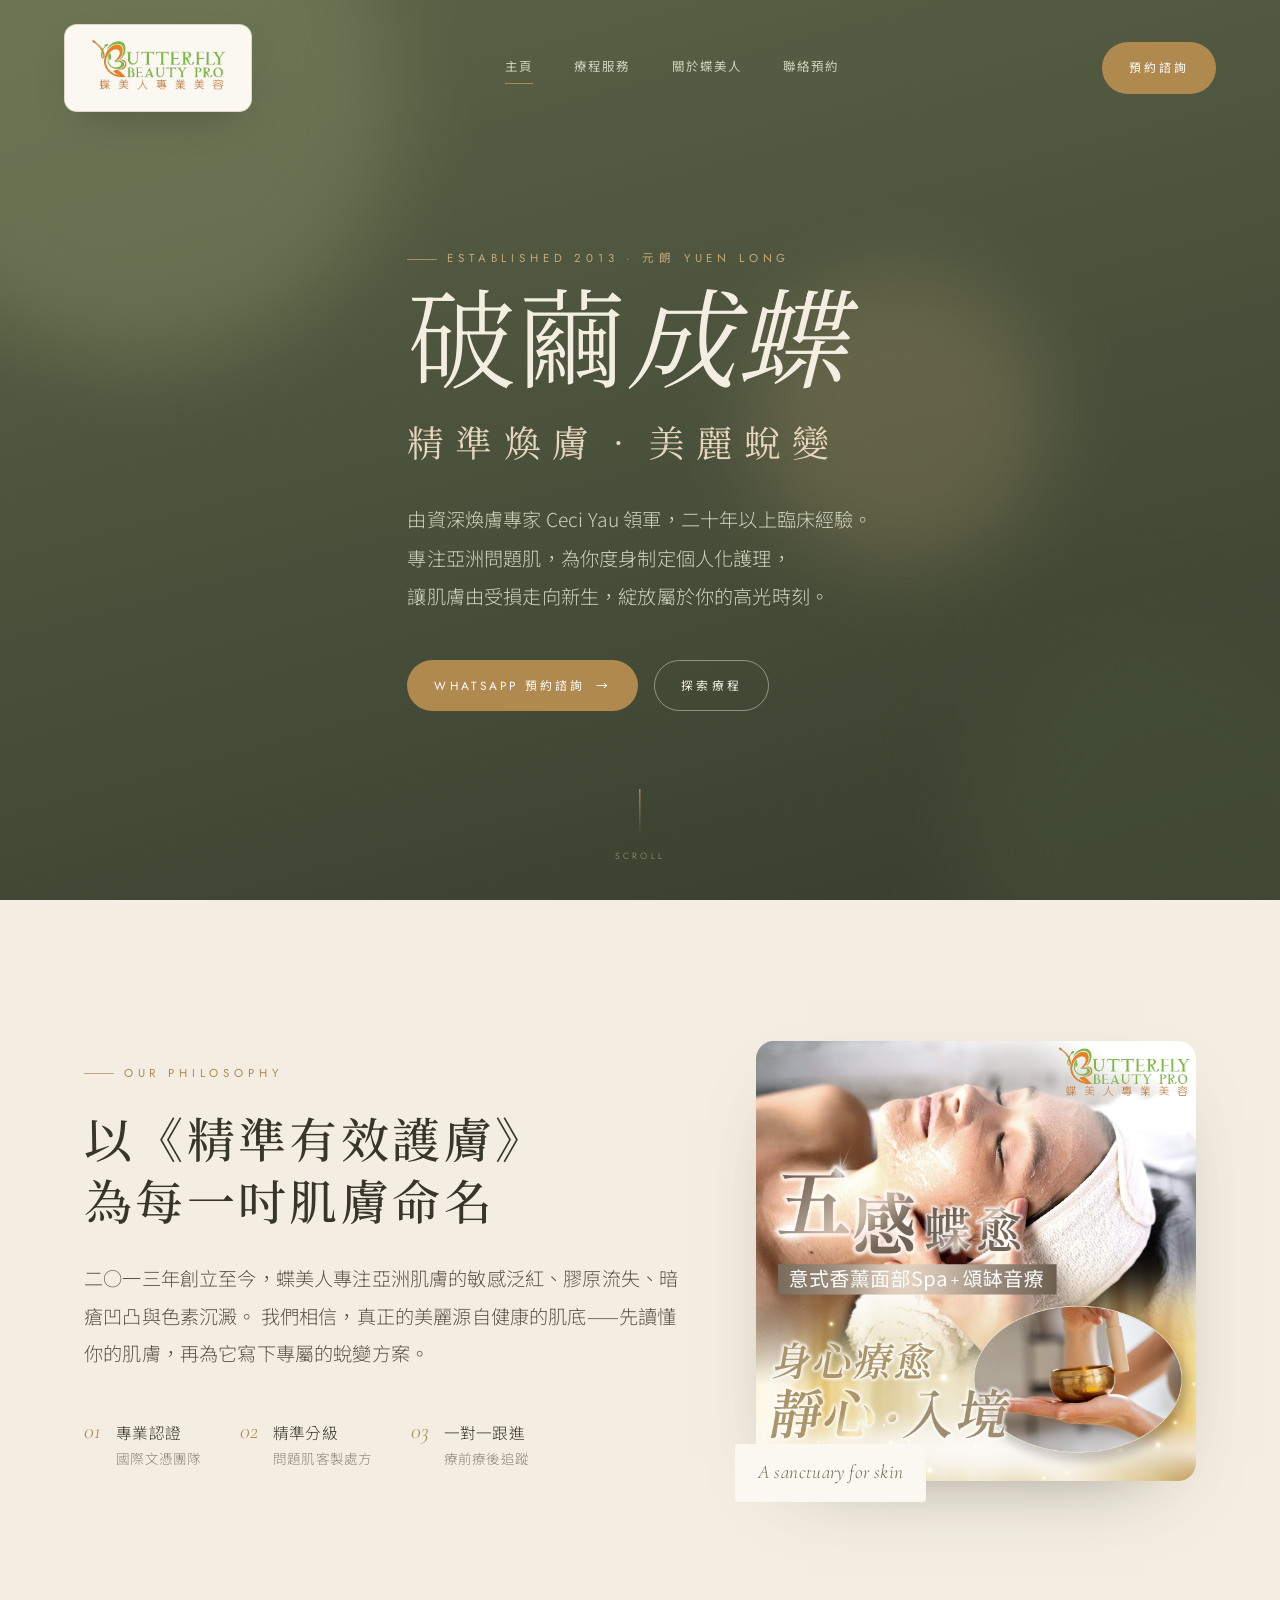
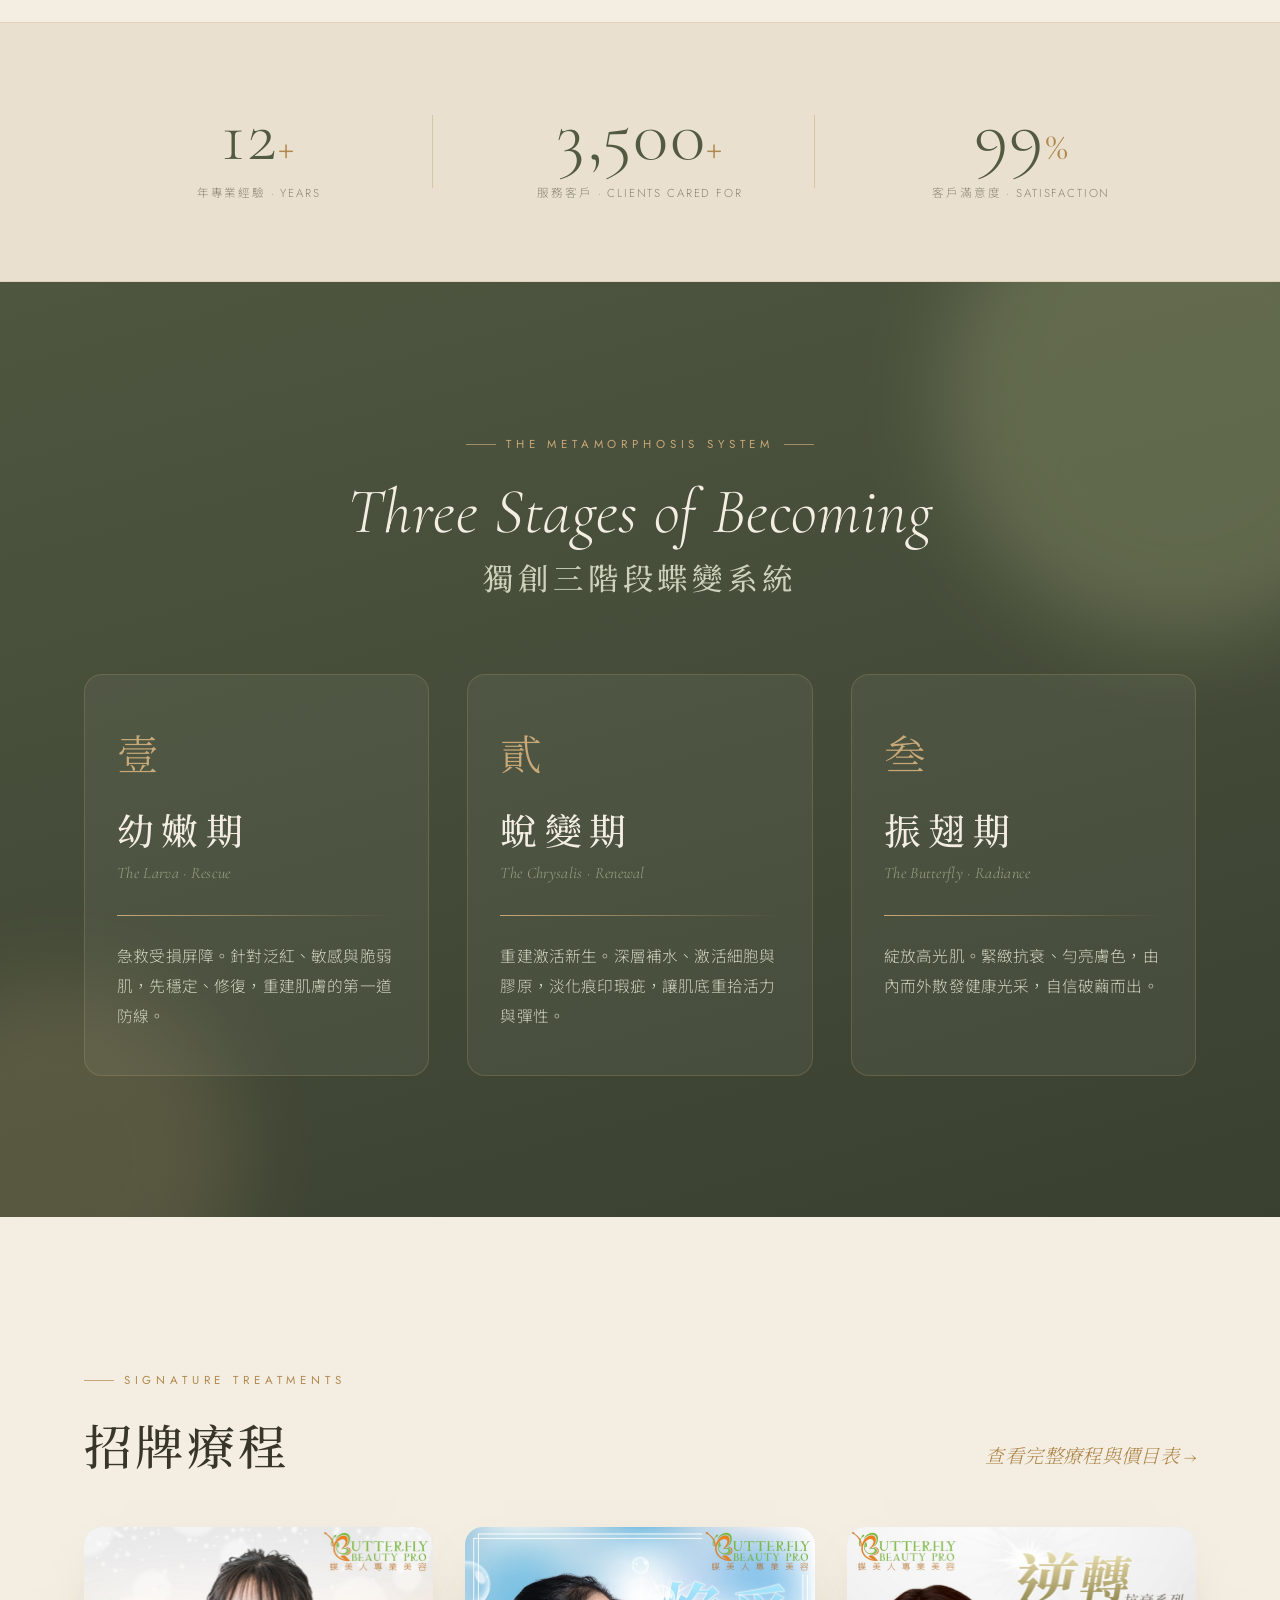
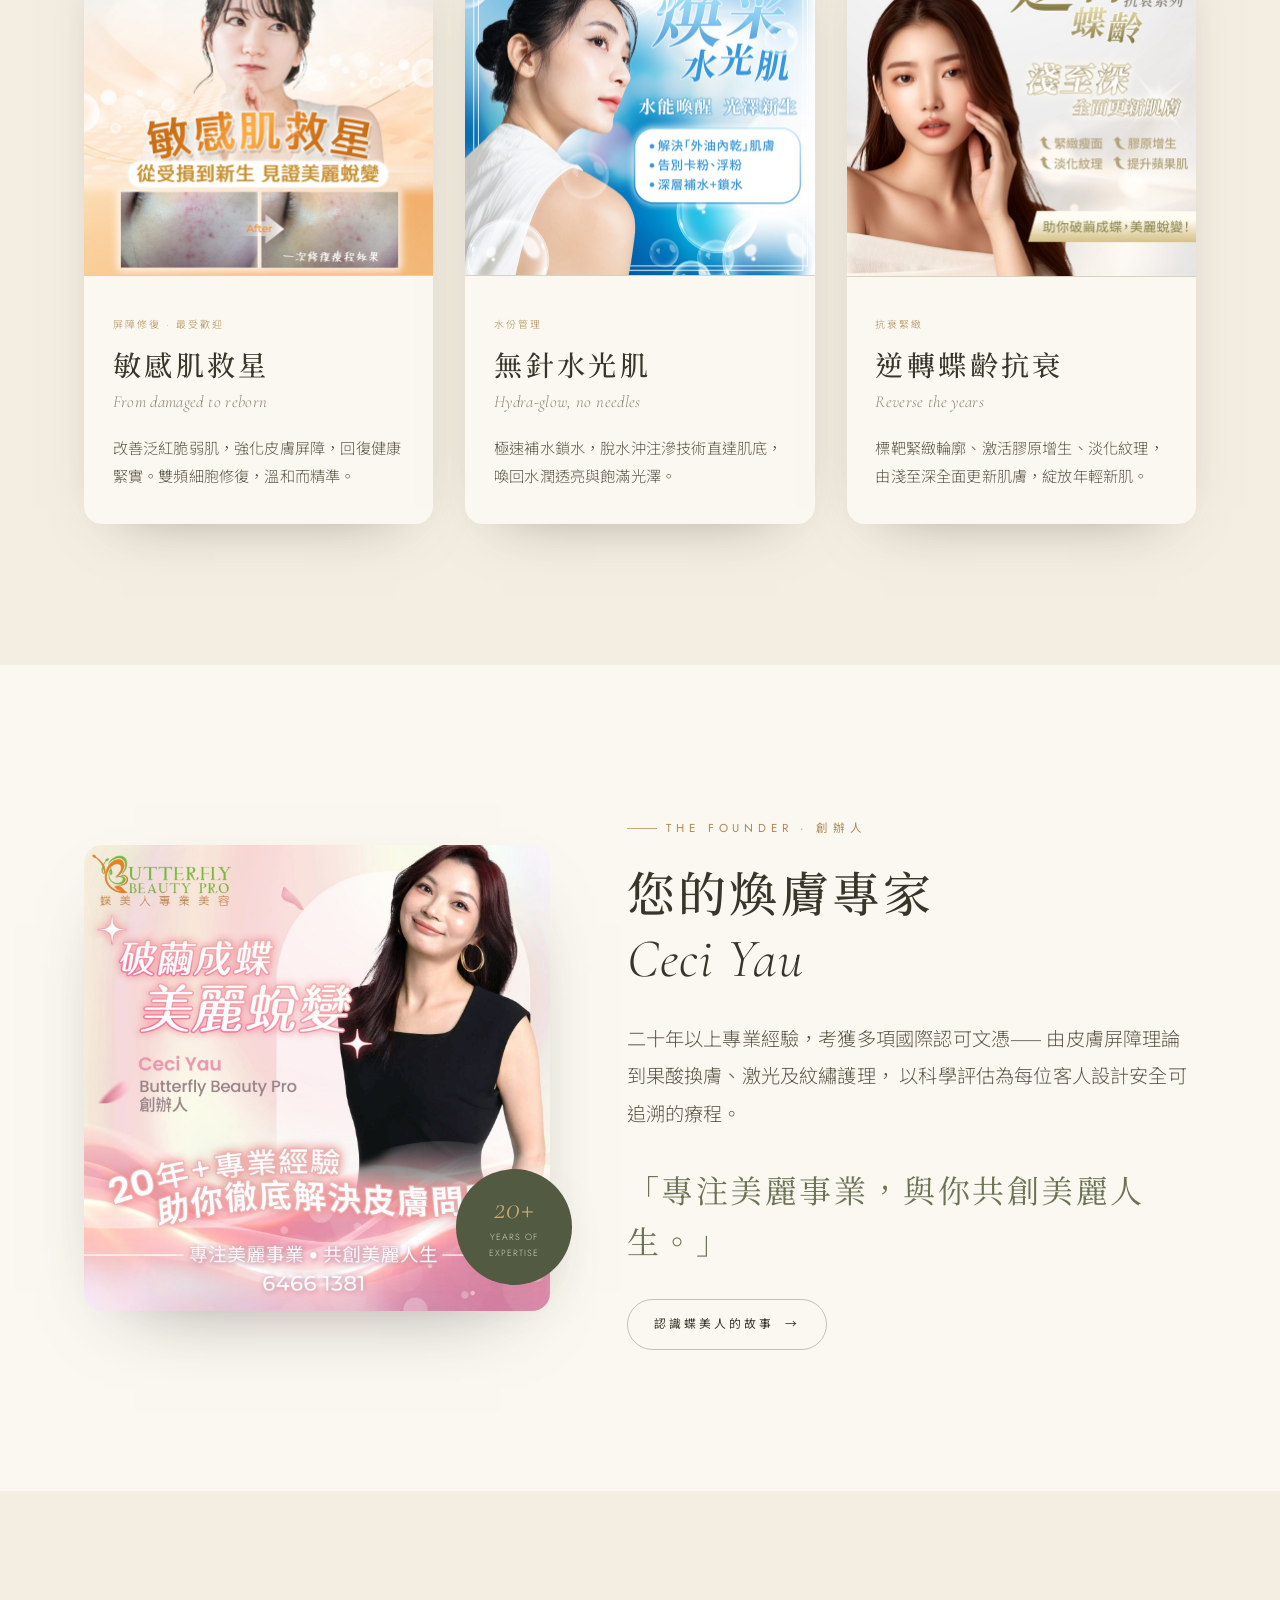
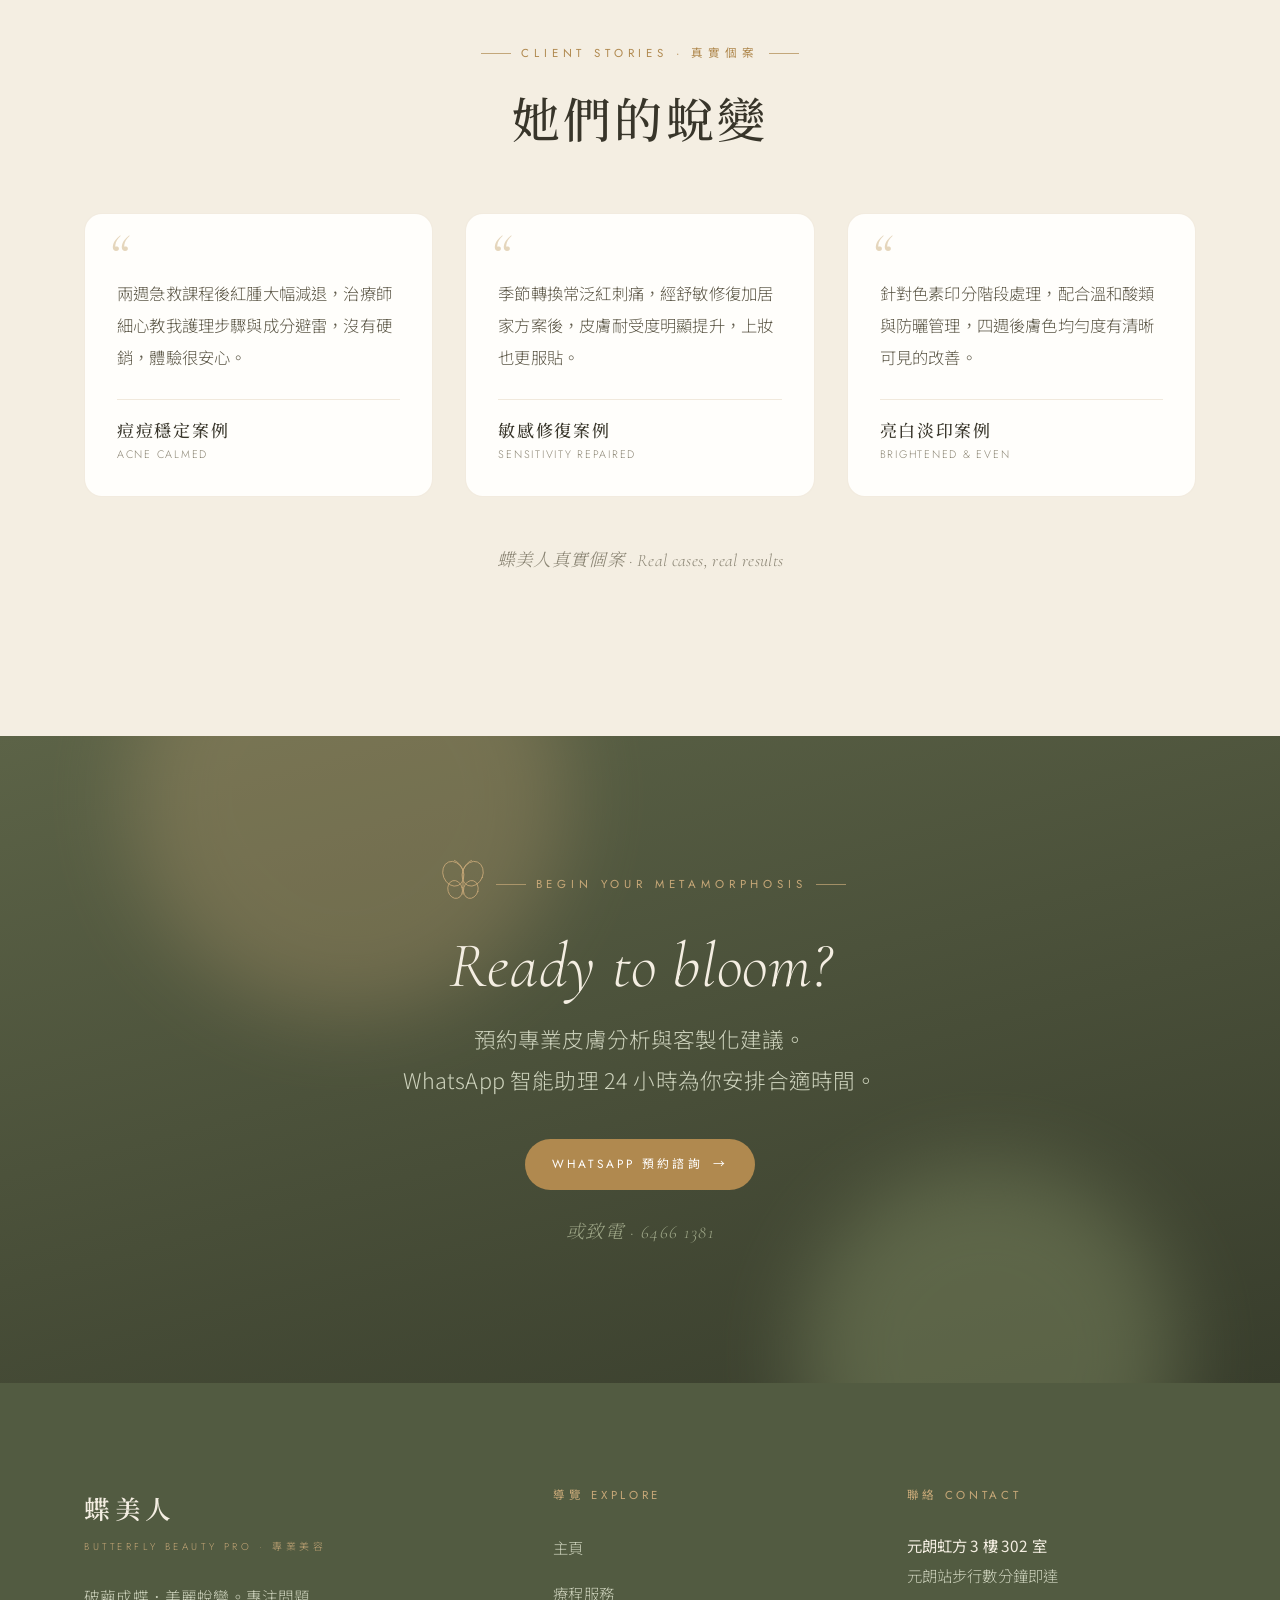
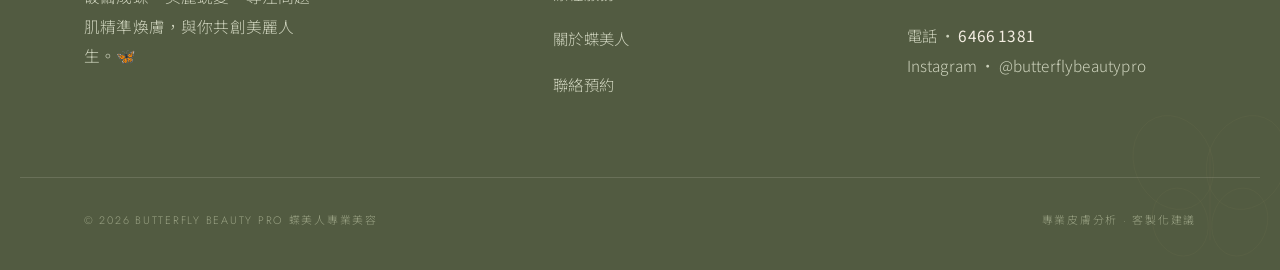
==== index.html @ 0a75c5fa "Implement Butterfly Beauty Pro site from Claude Design handoff Build the four-page premium beauty si" ====
<!DOCTYPE html>
<html lang="zh-HK">
<head>
<meta charset="UTF-8" />
<meta name="viewport" content="width=device-width, initial-scale=1.0" />
<title>蝶美人專業美容 Butterfly Beauty Pro — 破繭成蝶．美麗蛻變</title>
<meta name="description" content="蝶美人專業美容（創立 2013），由 Ceci Yau 領軍，專注問題肌精準煥膚。獨創三階段蝶變系統，助你破繭成蝶，綻放高光肌。元朗門店．查詢預約 6466 1381。" />
<link rel="preconnect" href="https://fonts.googleapis.com" />
<link rel="preconnect" href="https://fonts.gstatic.com" crossorigin />
<link href="https://fonts.googleapis.com/css2?family=Cormorant+Garamond:ital,wght@0,300;0,400;0,500;0,600;1,400;1,500&family=Jost:wght@400;500&family=Noto+Sans+TC:wght@300;400;500&family=Noto+Serif+TC:wght@300;400;500;600;700&display=swap" rel="stylesheet" />
<link rel="stylesheet" href="assets/styles.css" />
</head>
<body>

<!-- ===================== NAV ===================== -->
<nav class="nav on-hero">
  <div class="nav-logo">
    <a class="lk" href="index.html" aria-label="Butterfly Beauty Pro 主頁">
      <img src="assets/logo.png" alt="Butterfly Beauty Pro 蝶美人專業美容" class="logo-img" />
    </a>
  </div>
  <div class="nav-links">
    <a href="index.html" class="active">主頁</a>
    <a href="services.html">療程服務</a>
    <a href="about.html">關於蝶美人</a>
    <a href="contact.html">聯絡預約</a>
  </div>
  <a class="btn btn-gold nav-cta" data-wa>預約諮詢</a>
  <button class="nav-toggle" aria-label="選單">
    <span></span><span></span><span></span>
  </button>
</nav>

<div class="mobile-menu">
  <a href="index.html">主頁<span class="en">Home</span></a>
  <a href="services.html">療程服務<span class="en">Services</span></a>
  <a href="about.html">關於蝶美人<span class="en">About</span></a>
  <a href="contact.html">聯絡預約<span class="en">Contact</span></a>
  <a class="btn btn-gold" data-wa>預約諮詢</a>
</div>

<!-- ===================== HERO ===================== -->
<header class="hero" data-hero data-screen-label="Home Hero">
  <div class="dapple">
    <span style="width:520px;height:520px;background:#7c8760;top:-160px;left:-120px;"></span>
    <span style="width:420px;height:420px;background:#46503a;bottom:-140px;right:-100px;opacity:0.6;"></span>
    <span style="width:300px;height:300px;background:#c7a878;top:30%;right:18%;opacity:0.22;"></span>
  </div>
  <div class="hero-inner wrap">
    <p class="eyebrow on-dark reveal">Established 2013 · 元朗 Yuen Long</p>
    <h1 class="display hero-title reveal d1">破繭<span class="it">成蝶</span></h1>
    <p class="hero-sub-tc h-tc reveal d2">精準煥膚．美麗蛻變</p>
    <p class="hero-lede reveal d3">
      由資深煥膚專家 Ceci Yau 領軍，二十年以上臨床經驗。<br />
      專注亞洲問題肌，為你度身制定個人化護理，<br />
      讓肌膚由受損走向新生，綻放屬於你的高光時刻。
    </p>
    <div class="hero-cta reveal d4">
      <a class="btn btn-gold" data-wa>WhatsApp 預約諮詢<span class="arrow">→</span></a>
      <a class="btn btn-ghost on-dark" href="services.html">探索療程</a>
    </div>
  </div>
  <div class="hero-scroll">
    <span></span>
    <small>SCROLL</small>
  </div>
</header>

<!-- ===================== PHILOSOPHY ===================== -->
<section class="section">
  <div class="wrap philosophy">
    <div class="phil-text">
      <p class="eyebrow reveal">Our Philosophy</p>
      <h2 class="sec-title reveal d1">以《精準有效護膚》<br />為每一吋肌膚命名</h2>
      <p class="lede reveal d2" style="margin-top:1.8rem;">
        二○一三年創立至今，蝶美人專注亞洲肌膚的敏感泛紅、膠原流失、暗瘡凹凸與色素沉澱。
        我們相信，真正的美麗源自健康的肌底——先讀懂你的肌膚，再為它寫下專屬的蛻變方案。
      </p>
      <div class="phil-marks reveal d3">
        <div class="phil-mark">
          <span class="h-en">01</span>
          <p>專業認證<br /><em class="muted">國際文憑團隊</em></p>
        </div>
        <div class="phil-mark">
          <span class="h-en">02</span>
          <p>精準分級<br /><em class="muted">問題肌客製處方</em></p>
        </div>
        <div class="phil-mark">
          <span class="h-en">03</span>
          <p>一對一跟進<br /><em class="muted">療前療後追蹤</em></p>
        </div>
      </div>
    </div>
    <div class="phil-img reveal d2">
      <img src="assets/img/svc-spa.jpg" alt="意式香薰面部 Spa 護理空間" class="poster" loading="lazy" />
      <span class="phil-img-cap h-en">A sanctuary for skin</span>
    </div>
  </div>
</section>

<!-- ===================== STATS ===================== -->
<section class="stats-band">
  <div class="wrap stats-grid">
    <div class="stat reveal">
      <span class="stat-num h-en">12<i>+</i></span>
      <span class="stat-label">年專業經驗 · Years</span>
    </div>
    <div class="stat reveal d1">
      <span class="stat-num h-en">3,500<i>+</i></span>
      <span class="stat-label">服務客戶 · Clients cared for</span>
    </div>
    <div class="stat reveal d2">
      <span class="stat-num h-en">99<i>%</i></span>
      <span class="stat-label">客戶滿意度 · Satisfaction</span>
    </div>
  </div>
</section>

<!-- ===================== 3-STAGE SYSTEM ===================== -->
<section class="section system" data-screen-label="Three-stage system">
  <div class="dapple">
    <span style="width:480px;height:480px;background:#8a936b;top:-120px;right:-140px;opacity:0.4;"></span>
    <span style="width:360px;height:360px;background:#c7a878;bottom:-120px;left:-120px;opacity:0.18;"></span>
  </div>
  <div class="wrap" style="position:relative;z-index:2;">
    <div class="center" style="margin-bottom:clamp(3rem,6vw,5rem);">
      <p class="eyebrow is-centered on-dark reveal">The Metamorphosis System</p>
      <h2 class="sec-title-en reveal d1" style="color:var(--on-dark);">Three Stages of Becoming</h2>
      <p class="h-tc reveal d2" style="color:var(--on-dark-soft);font-size:clamp(1.3rem,2.6vw,1.9rem);margin-top:0.8rem;letter-spacing:0.16em;">獨創三階段蝶變系統</p>
    </div>
    <div class="stages">
      <article class="stage reveal d1">
        <span class="stage-no h-en">壹</span>
        <h3 class="stage-tc h-tc">幼嫩期</h3>
        <p class="stage-en h-en">The Larva · Rescue</p>
        <div class="stage-line"></div>
        <p class="stage-desc">急救受損屏障。針對泛紅、敏感與脆弱肌，先穩定、修復，重建肌膚的第一道防線。</p>
      </article>
      <article class="stage reveal d2">
        <span class="stage-no h-en">貳</span>
        <h3 class="stage-tc h-tc">蛻變期</h3>
        <p class="stage-en h-en">The Chrysalis · Renewal</p>
        <div class="stage-line"></div>
        <p class="stage-desc">重建激活新生。深層補水、激活細胞與膠原，淡化痕印瑕疵，讓肌底重拾活力與彈性。</p>
      </article>
      <article class="stage reveal d3">
        <span class="stage-no h-en">叁</span>
        <h3 class="stage-tc h-tc">振翅期</h3>
        <p class="stage-en h-en">The Butterfly · Radiance</p>
        <div class="stage-line"></div>
        <p class="stage-desc">綻放高光肌。緊緻抗衰、勻亮膚色，由內而外散發健康光采，自信破繭而出。</p>
      </article>
    </div>
  </div>
</section>

<!-- ===================== SERVICES PREVIEW ===================== -->
<section class="section">
  <div class="wrap">
    <div class="svc-head">
      <div>
        <p class="eyebrow reveal">Signature Treatments</p>
        <h2 class="sec-title reveal d1">招牌療程</h2>
      </div>
      <a class="svc-head-link h-en reveal d2" href="services.html">查看完整療程與價目表 <span class="arrow">→</span></a>
    </div>
    <div class="svc-grid">
      <a class="svc-card reveal d1" href="services.html">
        <img src="assets/img/svc-sensitive.jpg" alt="敏感肌救星" class="card-photo" loading="lazy" />
        <div class="svc-body">
          <span class="svc-tag">屏障修復 · 最受歡迎</span>
          <h3 class="h-tc">敏感肌救星</h3>
          <p class="h-en svc-card-en">From damaged to reborn</p>
          <p class="svc-card-desc">改善泛紅脆弱肌，強化皮膚屏障，回復健康緊實。雙頻細胞修復，溫和而精準。</p>
        </div>
      </a>
      <a class="svc-card reveal d2" href="services.html">
        <img src="assets/img/svc-hydra.jpg" alt="無針水光肌" class="card-photo" loading="lazy" />
        <div class="svc-body">
          <span class="svc-tag">水份管理</span>
          <h3 class="h-tc">無針水光肌</h3>
          <p class="h-en svc-card-en">Hydra-glow, no needles</p>
          <p class="svc-card-desc">極速補水鎖水，脫水沖注滲技術直達肌底，喚回水潤透亮與飽滿光澤。</p>
        </div>
      </a>
      <a class="svc-card reveal d3" href="services.html">
        <img src="assets/img/svc-antiage.jpg" alt="逆轉蝶齡抗衰系列" class="card-photo" loading="lazy" />
        <div class="svc-body">
          <span class="svc-tag">抗衰緊緻</span>
          <h3 class="h-tc">逆轉蝶齡抗衰</h3>
          <p class="h-en svc-card-en">Reverse the years</p>
          <p class="svc-card-desc">標靶緊緻輪廓、激活膠原增生、淡化紋理，由淺至深全面更新肌膚，綻放年輕新肌。</p>
        </div>
      </a>
    </div>
  </div>
</section>

<!-- ===================== FOUNDER TEASER ===================== -->
<section class="section founder-teaser" data-screen-label="Founder teaser">
  <div class="wrap founder-grid">
    <div class="founder-img reveal">
      <img src="assets/img/founder.jpg" alt="Ceci Yau 創辦人" class="poster" loading="lazy" />
      <div class="founder-badge">
        <span class="h-en">20+</span>
        <small>Years of<br />expertise</small>
      </div>
    </div>
    <div class="founder-text">
      <p class="eyebrow reveal">The Founder · 創辦人</p>
      <h2 class="sec-title reveal d1">您的煥膚專家<br /><span class="h-en" style="font-style:italic;font-size:clamp(2.2rem,4.5vw,3.4rem);font-weight:300;">Ceci Yau</span></h2>
      <p class="lede reveal d2" style="margin-top:1.6rem;">
        二十年以上專業經驗，考獲多項國際認可文憑——
        由皮膚屏障理論到果酸換膚、激光及紋繡護理，
        以科學評估為每位客人設計安全可追溯的療程。
      </p>
      <p class="founder-quote h-tc reveal d3">「專注美麗事業，與你共創美麗人生。」</p>
      <a class="btn btn-ghost reveal d3" href="about.html">認識蝶美人的故事 <span class="arrow">→</span></a>
    </div>
  </div>
</section>

<!-- ===================== TESTIMONIALS ===================== -->
<section class="section testimonials">
  <div class="wrap">
    <div class="center" style="margin-bottom:clamp(2.6rem,5vw,4rem);">
      <p class="eyebrow is-centered reveal">Client Stories · 真實個案</p>
      <h2 class="sec-title reveal d1">她們的蛻變</h2>
    </div>
    <div class="tst-grid">
      <figure class="tst reveal d1">
        <span class="tst-mark h-en">“</span>
        <blockquote>兩週急救課程後紅腫大幅減退，治療師細心教我護理步驟與成分避雷，沒有硬銷，體驗很安心。</blockquote>
        <figcaption><strong class="h-tc">痘痘穩定案例</strong><span class="muted">Acne calmed</span></figcaption>
      </figure>
      <figure class="tst reveal d2">
        <span class="tst-mark h-en">“</span>
        <blockquote>季節轉換常泛紅刺痛，經舒敏修復加居家方案後，皮膚耐受度明顯提升，上妝也更服貼。</blockquote>
        <figcaption><strong class="h-tc">敏感修復案例</strong><span class="muted">Sensitivity repaired</span></figcaption>
      </figure>
      <figure class="tst reveal d3">
        <span class="tst-mark h-en">“</span>
        <blockquote>針對色素印分階段處理，配合溫和酸類與防曬管理，四週後膚色均勻度有清晰可見的改善。</blockquote>
        <figcaption><strong class="h-tc">亮白淡印案例</strong><span class="muted">Brightened &amp; even</span></figcaption>
      </figure>
    </div>
    <p class="tst-foot center h-en reveal">蝶美人真實個案 · Real cases, real results</p>
  </div>
</section>

<!-- ===================== CONTACT CTA ===================== -->
<section class="cta-band" data-screen-label="Contact CTA">
  <div class="dapple">
    <span style="width:440px;height:440px;background:#c7a878;top:-160px;left:10%;opacity:0.28;"></span>
    <span style="width:380px;height:380px;background:#7c8760;bottom:-160px;right:8%;opacity:0.5;"></span>
  </div>
  <div class="wrap center" style="position:relative;z-index:2;">
    <span class="cta-bfly">
      <svg class="bfly" width="58" height="58" viewBox="0 0 48 48" fill="none" stroke="currentColor" stroke-width="0.9" stroke-linecap="round" aria-hidden="true">
        <ellipse cx="16" cy="18" rx="8.5" ry="10.5" transform="rotate(-22 16 18)"/>
        <ellipse cx="32" cy="18" rx="8.5" ry="10.5" transform="rotate(22 32 18)"/>
        <ellipse cx="17.5" cy="31" rx="6" ry="7.5" transform="rotate(-15 17.5 31)"/>
        <ellipse cx="30.5" cy="31" rx="6" ry="7.5" transform="rotate(15 30.5 31)"/>
        <line x1="24" y1="15" x2="24" y2="35"/>
        <path d="M24 15 C 22 10, 19 8, 17 7"/>
        <path d="M24 15 C 26 10, 29 8, 31 7"/>
      </svg>
    </span>
    <p class="eyebrow is-centered on-dark reveal">Begin Your Metamorphosis</p>
    <h2 class="sec-title-en reveal d1" style="color:var(--on-dark);">Ready to bloom?</h2>
    <p class="reveal d2" style="color:var(--on-dark-soft);font-size:clamp(1.1rem,1.8vw,1.35rem);max-width:42ch;margin:1.2rem auto 2.4rem;line-height:1.9;">
      預約專業皮膚分析與客製化建議。<br />WhatsApp 智能助理 24 小時為你安排合適時間。
    </p>
    <a class="btn btn-gold reveal d3" data-wa>WhatsApp 預約諮詢<span class="arrow">→</span></a>
    <p class="cta-phone h-en reveal d3">或致電 · 6466 1381</p>
  </div>
</section>

<!-- ===================== FOOTER ===================== -->
<footer class="footer">
  <div class="wrap footer-grid">
    <div>
      <div class="f-logo"><div class="tc">蝶美人</div><div class="en">Butterfly Beauty Pro · 專業美容</div></div>
      <p class="f-tag">破繭成蝶．美麗蛻變。專注問題肌精準煥膚，與你共創美麗人生。🦋</p>
    </div>
    <div>
      <h4>導覽 Explore</h4>
      <ul>
        <li><a href="index.html">主頁</a></li>
        <li><a href="services.html">療程服務</a></li>
        <li><a href="about.html">關於蝶美人</a></li>
        <li><a href="contact.html">聯絡預約</a></li>
      </ul>
    </div>
    <div>
      <h4>聯絡 Contact</h4>
      <p class="f-info">
        <strong>元朗虹方 3 樓 302 室</strong><br />
        元朗站步行數分鐘即達<br /><br />
        電話 · <strong>6466 1381</strong><br />
        <a href="https://www.instagram.com/butterflybeautypro/" target="_blank" rel="noopener">Instagram · @butterflybeautypro</a>
      </p>
    </div>
  </div>
  <div class="wrap footer-bottom">
    <span>© 2026 Butterfly Beauty Pro 蝶美人專業美容</span>
    <span>專業皮膚分析 · 客製化建議</span>
  </div>
  <div class="footer-bfly">
    <svg class="bfly" width="220" height="220" viewBox="0 0 48 48" fill="none" stroke="currentColor" stroke-width="0.5" aria-hidden="true">
      <ellipse cx="16" cy="18" rx="8.5" ry="10.5" transform="rotate(-22 16 18)"/>
      <ellipse cx="32" cy="18" rx="8.5" ry="10.5" transform="rotate(22 32 18)"/>
      <ellipse cx="17.5" cy="31" rx="6" ry="7.5" transform="rotate(-15 17.5 31)"/>
      <ellipse cx="30.5" cy="31" rx="6" ry="7.5" transform="rotate(15 30.5 31)"/>
      <line x1="24" y1="15" x2="24" y2="35"/>
    </svg>
  </div>
</footer>

<style>
/* ===== Home-specific ===== */
.hero {
  min-height: 100svh;
  background: linear-gradient(165deg, #5c6347 0%, #474f3a 55%, #383d2c 100%);
  display: flex; flex-direction: column; justify-content: center;
  position: relative; overflow: hidden;
  padding-block: 8rem 5rem;
}
.hero-inner { position: relative; z-index: 2; }
.hero-title { color: var(--on-dark); margin: 0; }
.hero-sub-tc { color: var(--gold-pale); font-size: clamp(1.4rem, 3vw, 2.3rem); letter-spacing: 0.3em; margin: 1.2rem 0 0; font-weight: 400; }
.hero-lede { color: var(--on-dark-soft); font-size: clamp(1rem, 1.5vw, 1.2rem); line-height: 2; margin: 2.2rem 0 2.8rem; font-weight: 300; }
.hero-cta { display: flex; gap: 1rem; flex-wrap: wrap; }
.hero-scroll { position: absolute; bottom: 2.2rem; left: 50%; transform: translateX(-50%); display: flex; flex-direction: column; align-items: center; gap: 0.8rem; z-index: 2; }
.hero-scroll span { width: 1px; height: 46px; background: linear-gradient(var(--gold-soft), transparent); animation: scrollPulse 2.4s ease-in-out infinite; }
.hero-scroll small { font-family: var(--label); font-size: 0.56rem; letter-spacing: 0.34em; color: var(--on-dark-faint); }
@keyframes scrollPulse { 0%,100% { opacity: 0.3; transform: scaleY(0.7); } 50% { opacity: 1; transform: scaleY(1); } }

.philosophy { display: grid; grid-template-columns: 1.15fr 0.85fr; gap: clamp(3rem, 6vw, 6rem); align-items: center; }
.phil-marks { display: flex; gap: clamp(1.5rem,3vw,3rem); margin-top: 3rem; flex-wrap: wrap; }
.phil-mark { display: flex; gap: 0.9rem; align-items: flex-start; }
.phil-mark .h-en { font-size: 1.4rem; color: var(--gold); font-style: italic; line-height: 1; }
.phil-mark p { margin: 0; font-size: 0.98rem; line-height: 1.6; }
.phil-mark em { font-style: normal; font-size: 0.85rem; }
.phil-img { position: relative; }
.phil-img .ph { box-shadow: var(--shadow-card); }
.phil-img-cap { position: absolute; bottom: -1.3rem; left: -1.3rem; background: var(--paper); padding: 0.7rem 1.4rem; font-style: italic; font-size: 1.2rem; color: var(--sage); box-shadow: var(--shadow-soft); border-radius: 4px; }

.stats-band { background: var(--cream-deep); padding-block: clamp(3rem, 6vw, 5rem); border-block: 1px solid rgba(176,137,79,0.18); }
.stats-grid { display: grid; grid-template-columns: repeat(3, 1fr); gap: 2rem; text-align: center; }
.stat { display: flex; flex-direction: column; gap: 0.6rem; position: relative; }
.stat:not(:last-child)::after { content: ""; position: absolute; right: 0; top: 15%; bottom: 15%; width: 1px; background: rgba(176,137,79,0.3); }
.stat-num { font-size: clamp(2.8rem, 6vw, 4.6rem); color: var(--sage-deep); font-weight: 300; line-height: 1; }
.stat-num i { font-style: normal; color: var(--gold); font-size: 0.55em; }
.stat-label { font-family: var(--label); font-size: 0.72rem; letter-spacing: 0.16em; text-transform: uppercase; color: var(--ink-faint); }

.system { background: linear-gradient(165deg, #4e5640, #3a4030); overflow: hidden; }
.stages { display: grid; grid-template-columns: repeat(3, 1fr); gap: clamp(1.4rem, 3vw, 2.6rem); }
.stage { background: rgba(244,238,226,0.05); border: 1px solid rgba(199,168,120,0.22); border-radius: var(--radius-lg); padding: clamp(2rem,3.5vw,3rem) clamp(1.6rem,2.5vw,2.4rem); transition: transform 0.5s cubic-bezier(0.22,1,0.36,1), background 0.5s, border-color 0.5s; }
.stage:hover { transform: translateY(-8px); background: rgba(244,238,226,0.09); border-color: var(--gold-soft); }
.stage-no { display: block; font-size: 2.6rem; color: var(--gold-soft); font-weight: 300; }
.stage-tc { color: var(--on-dark); font-size: clamp(1.7rem, 3vw, 2.3rem); margin-top: 0.6rem; letter-spacing: 0.2em; }
.stage-en { font-style: italic; color: var(--on-dark-faint); font-size: 1rem; margin: 0.4rem 0 0; }
.stage-line { height: 1px; background: linear-gradient(90deg, var(--gold-soft), transparent); margin: 1.6rem 0; }
.stage-desc { color: var(--on-dark-soft); font-size: 0.98rem; line-height: 1.9; margin: 0; }

.svc-head { display: flex; justify-content: space-between; align-items: flex-end; gap: 1.5rem; margin-bottom: clamp(2.4rem,4vw,3.6rem); flex-wrap: wrap; }
.svc-head-link { font-style: italic; font-size: 1.2rem; color: var(--gold); white-space: nowrap; }
.svc-head-link:hover { color: var(--sage); }
.svc-grid { display: grid; grid-template-columns: repeat(3, 1fr); gap: clamp(1.4rem, 2.5vw, 2.2rem); }
.svc-card { background: var(--paper); border-radius: var(--radius-lg); overflow: hidden; box-shadow: var(--shadow-soft); transition: transform 0.5s cubic-bezier(0.22,1,0.36,1), box-shadow 0.5s; display: block; }
.svc-card:hover { transform: translateY(-8px); box-shadow: var(--shadow-card); }
.svc-card .ph { border: 0; border-bottom: 1px solid rgba(176,137,79,0.15); }
.svc-body { padding: 1.8rem 1.8rem 2.2rem; }
.svc-tag { font-family: var(--label); font-size: 0.62rem; letter-spacing: 0.2em; text-transform: uppercase; color: var(--gold); }
.svc-body h3 { font-size: clamp(1.4rem,2.2vw,1.8rem); margin: 0.6rem 0 0; letter-spacing: 0.12em; }
.svc-card-en { font-style: italic; color: var(--ink-faint); margin: 0.2rem 0 0; font-size: 1.05rem; }
.svc-card-desc { font-size: 0.95rem; line-height: 1.85; color: var(--ink-soft); margin: 1rem 0 0; }

.founder-teaser { background: var(--paper); }
.founder-grid { display: grid; grid-template-columns: 0.9fr 1.1fr; gap: clamp(3rem,6vw,6rem); align-items: center; }
.founder-img { position: relative; }
.founder-img .ph { box-shadow: var(--shadow-card); }
.founder-badge { position: absolute; bottom: 1.6rem; right: -1.4rem; background: var(--sage-deep); color: var(--on-dark); border-radius: 50%; width: 116px; height: 116px; display: flex; flex-direction: column; align-items: center; justify-content: center; box-shadow: var(--shadow-soft); }
.founder-badge .h-en { font-size: 2rem; color: var(--gold-soft); font-style: italic; line-height: 1; }
.founder-badge small { font-family: var(--label); font-size: 0.56rem; letter-spacing: 0.12em; text-transform: uppercase; text-align: center; margin-top: 0.3rem; color: var(--on-dark-soft); }
.founder-quote { font-size: clamp(1.4rem,2.6vw,2rem); color: var(--sage); font-weight: 400; line-height: 1.6; margin: 2rem 0; letter-spacing: 0.08em; }

.testimonials { background: var(--cream); }
.tst-grid { display: grid; grid-template-columns: repeat(3, 1fr); gap: clamp(1.4rem,2.5vw,2.2rem); }
.tst { background: var(--paper-pure); border: 1px solid rgba(176,137,79,0.16); border-radius: var(--radius-lg); padding: 2.4rem 2rem 2rem; margin: 0; position: relative; }
.tst-mark { position: absolute; top: 0.6rem; left: 1.4rem; font-size: 4rem; color: var(--gold-pale); font-style: italic; line-height: 1; }
.tst blockquote { margin: 1.6rem 0 1.6rem; font-size: 1.02rem; line-height: 1.95; color: var(--ink-soft); }
.tst figcaption { display: flex; flex-direction: column; gap: 0.2rem; padding-top: 1.2rem; border-top: 1px solid rgba(176,137,79,0.18); }
.tst figcaption strong { font-weight: 500; letter-spacing: 0.1em; }
.tst figcaption .muted { font-family: var(--label); font-size: 0.68rem; letter-spacing: 0.16em; text-transform: uppercase; }
.tst-foot { margin-top: 3rem; font-style: italic; color: var(--ink-faint); font-size: 1.1rem; }

.cta-band { background: linear-gradient(165deg, #5c6347, #383d2c); padding-block: clamp(4.5rem,9vw,8rem); position: relative; overflow: hidden; }
.cta-bfly { color: var(--gold-soft); display: inline-block; margin-bottom: 1.4rem; }
.cta-phone { margin-top: 1.6rem; font-style: italic; font-size: 1.15rem; color: var(--on-dark-faint); letter-spacing: 0.08em; }

@media (max-width: 880px) {
  .philosophy, .founder-grid { grid-template-columns: 1fr; }
  .founder-img { max-width: 420px; margin: 0 auto; }
  .stages, .svc-grid, .tst-grid { grid-template-columns: 1fr; }
  .stats-grid { grid-template-columns: 1fr; gap: 2.4rem; }
  .stat:not(:last-child)::after { display: none; }
  .stat:not(:last-child) { padding-bottom: 2.4rem; border-bottom: 1px solid rgba(176,137,79,0.22); }
  .svc-head { flex-direction: column; align-items: flex-start; }
}
</style>
<script src="assets/site.js"></script>
</body>
</html>
---- assets/styles.css ----
/* ============================================================
   Butterfly Beauty Pro 蝶美人 — Shared Design System
   Botanical serene · sage + cream + gold · high-fashion serif
   ============================================================ */

:root {
  /* — Palette — */
  --sage-deep:   #525B41;   /* deepest, for dark sections */
  --sage:        #6B7355;   /* primary green */
  --sage-mid:    #8A936B;   /* price-list green */
  --sage-soft:   #AAB290;   /* soft accents */
  --sage-mist:   #DCE0CE;   /* pale tint */

  --cream:       #F4EEE2;   /* warm page base */
  --cream-deep:  #EAE0CF;   /* beige band */
  --paper:       #FBF8F1;   /* card paper */
  --paper-pure:  #FFFEFB;

  --gold:        #B0894F;   /* accent / hairlines */
  --gold-soft:   #C7A878;
  --gold-pale:   #E5D6BC;

  --ink:         #38352A;   /* near-black warm brown */
  --ink-soft:    #5C5747;
  --ink-faint:   #8C8675;

  --on-dark:        #F4EEE2;
  --on-dark-soft:   #CDD2BC;
  --on-dark-faint:  #9AA284;

  /* — Type — */
  --serif-en: "Cormorant Garamond", "Noto Serif TC", serif;
  --serif-tc: "Noto Serif TC", "Cormorant Garamond", serif;
  --sans-tc:  "Noto Sans TC", -apple-system, sans-serif;
  --label:    "Jost", "Noto Sans TC", sans-serif;

  /* — Rhythm — */
  --maxw: 1240px;
  --gutter: clamp(22px, 5vw, 72px);
  --section-y: clamp(72px, 11vw, 168px);
  --radius: 8px;
  --radius-lg: 18px;
  --shadow-soft: 0 22px 60px -38px rgba(56, 53, 42, 0.55);
  --shadow-card: 0 30px 80px -50px rgba(56, 53, 42, 0.65);
}

* { box-sizing: border-box; }

html { scroll-behavior: smooth; -webkit-text-size-adjust: 100%; }

body {
  margin: 0;
  background: var(--cream);
  color: var(--ink);
  font-family: var(--sans-tc);
  font-size: 17px;
  line-height: 1.85;
  font-weight: 300;
  letter-spacing: 0.01em;
  -webkit-font-smoothing: antialiased;
  text-rendering: optimizeLegibility;
  overflow-x: hidden;
}

img { max-width: 100%; display: block; }
a { color: inherit; text-decoration: none; }

/* ---------- Layout helpers ---------- */
.wrap { max-width: var(--maxw); margin: 0 auto; padding-inline: var(--gutter); }
.wrap-narrow { max-width: 880px; margin: 0 auto; padding-inline: var(--gutter); }
.section { padding-block: var(--section-y); position: relative; }
.center { text-align: center; }

/* ---------- Eyebrow / labels ---------- */
.eyebrow {
  font-family: var(--label);
  font-weight: 400;
  font-size: 0.72rem;
  letter-spacing: 0.42em;
  text-transform: uppercase;
  color: var(--gold);
  display: inline-flex;
  align-items: center;
  gap: 0.85em;
  margin: 0 0 1.4rem;
}
.eyebrow::before {
  content: "";
  width: 30px; height: 1px;
  background: currentColor;
  opacity: 0.7;
}
.eyebrow.is-centered { justify-content: center; }
.eyebrow.is-centered::after {
  content: "";
  width: 30px; height: 1px;
  background: currentColor;
  opacity: 0.7;
}
.eyebrow.on-dark { color: var(--gold-soft); }

/* ---------- Headings ---------- */
h1, h2, h3, h4 { margin: 0; font-weight: 400; }

.display {
  font-family: var(--serif-en);
  font-weight: 300;
  line-height: 0.98;
  letter-spacing: 0.005em;
  font-size: clamp(3.2rem, 8.5vw, 7rem);
}
.display .it { font-style: italic; font-weight: 400; }

.h-tc {
  font-family: var(--serif-tc);
  font-weight: 500;
  line-height: 1.28;
  letter-spacing: 0.06em;
}
.h-en {
  font-family: var(--serif-en);
  font-weight: 300;
  letter-spacing: 0.02em;
}

.sec-title {
  font-family: var(--serif-tc);
  font-weight: 500;
  font-size: clamp(1.9rem, 4vw, 3rem);
  line-height: 1.3;
  letter-spacing: 0.07em;
}
.sec-title-en {
  font-family: var(--serif-en);
  font-style: italic;
  font-weight: 300;
  font-size: clamp(2.4rem, 5vw, 4rem);
  line-height: 1.05;
  letter-spacing: 0.01em;
}

.lede {
  font-size: clamp(1.05rem, 1.5vw, 1.25rem);
  line-height: 1.95;
  color: var(--ink-soft);
  font-weight: 300;
}
.muted { color: var(--ink-faint); }
.gold-text { color: var(--gold); }

/* ---------- Butterfly mark (ellipses + lines only) ---------- */
.bfly { display: inline-block; vertical-align: middle; }
.bfly path, .bfly line, .bfly ellipse, .bfly circle { vector-effect: non-scaling-stroke; }

/* ---------- Buttons ---------- */
.btn {
  font-family: var(--label);
  font-weight: 400;
  font-size: 0.74rem;
  letter-spacing: 0.26em;
  text-transform: uppercase;
  display: inline-flex;
  align-items: center;
  gap: 0.9em;
  padding: 1.15em 2.2em;
  border-radius: 999px;
  border: 1px solid transparent;
  cursor: pointer;
  transition: all 0.45s cubic-bezier(0.22, 1, 0.36, 1);
  white-space: nowrap;
}
.btn-solid {
  background: var(--sage-deep);
  color: var(--on-dark);
}
.btn-solid:hover { background: var(--ink); transform: translateY(-2px); box-shadow: var(--shadow-soft); }
.btn-gold {
  background: var(--gold);
  color: #fff;
}
.btn-gold:hover { background: var(--gold-soft); transform: translateY(-2px); box-shadow: 0 18px 40px -22px rgba(176,137,79,0.7); }
.btn-ghost {
  background: transparent;
  color: var(--ink);
  border-color: rgba(56,53,42,0.28);
}
.btn-ghost:hover { border-color: var(--ink); background: rgba(56,53,42,0.04); }
.btn-ghost.on-dark { color: var(--on-dark); border-color: rgba(244,238,226,0.45); }
.btn-ghost.on-dark:hover { background: rgba(244,238,226,0.08); border-color: var(--on-dark); }
.btn .arrow { transition: transform 0.45s cubic-bezier(0.22,1,0.36,1); }
.btn:hover .arrow { transform: translateX(4px); }

/* ---------- Hairline divider ---------- */
.hr-gold { height: 1px; background: linear-gradient(90deg, transparent, var(--gold-pale), transparent); border: 0; margin: 0; }

/* ============================================================
   NAVBAR
   ============================================================ */
.nav {
  position: fixed; top: 0; left: 0; right: 0; z-index: 100;
  display: flex; align-items: center; justify-content: space-between;
  padding: 1.5rem var(--gutter);
  transition: background 0.5s ease, padding 0.5s ease, box-shadow 0.5s ease;
}
.nav.solid {
  background: rgba(251, 248, 241, 0.86);
  backdrop-filter: blur(14px);
  -webkit-backdrop-filter: blur(14px);
  padding-block: 1rem;
  box-shadow: 0 1px 0 rgba(176,137,79,0.16);
}
.nav-logo { display: flex; align-items: center; gap: 0.7rem; }
.nav-logo .lk { display: flex; align-items: center; gap: 0.7rem; background: var(--paper); padding: 11px 22px; border-radius: 13px; border: 1px solid rgba(176,137,79,0.28); box-shadow: 0 16px 40px -20px rgba(56,53,42,0.55); transition: padding 0.5s ease, box-shadow 0.5s ease; }
.nav.solid .nav-logo .lk { padding: 8px 18px; box-shadow: 0 8px 22px -14px rgba(56,53,42,0.45); }
.logo-img { height: 64px; width: auto; display: block; transition: height 0.5s ease; }
.nav.solid .logo-img { height: 48px; }
.f-logo-img { height: 84px; width: auto; display: block; }
@media (max-width: 560px) {
  .nav-logo .lk { padding: 8px 14px; }
  .logo-img, .nav.solid .logo-img { height: 42px; }
}
.nav-logo .mark { color: var(--gold); }
.nav-logo .word { line-height: 1; }
.nav-logo .word .tc {
  font-family: var(--serif-tc); font-weight: 600;
  font-size: 1.18rem; letter-spacing: 0.22em; color: var(--ink);
  display: block;
}
.nav-logo .word .en {
  font-family: var(--label); font-weight: 400;
  font-size: 0.56rem; letter-spacing: 0.4em; text-transform: uppercase;
  color: var(--gold); margin-top: 0.32em;
}
.nav.on-hero:not(.solid) .word .tc { color: var(--on-dark); }
.nav.on-hero:not(.solid) .word .en { color: var(--gold-pale); }
.nav.on-hero:not(.solid) .mark { color: var(--gold-pale); }

.nav-links { display: flex; align-items: center; gap: 2.6rem; }
.nav-links a {
  font-family: var(--label); font-weight: 400;
  font-size: 0.78rem; letter-spacing: 0.16em; text-transform: uppercase;
  color: var(--ink-soft); position: relative; padding-block: 0.3rem;
  transition: color 0.3s ease; white-space: nowrap;
}
.nav.on-hero:not(.solid) .nav-links a { color: var(--on-dark-soft); }
.nav-links a::after {
  content: ""; position: absolute; left: 0; bottom: 0;
  width: 0; height: 1px; background: var(--gold); transition: width 0.4s ease;
}
.nav-links a:hover { color: var(--gold); }
.nav.on-hero:not(.solid) .nav-links a:hover { color: var(--on-dark); }
.nav-links a:hover::after, .nav-links a.active::after { width: 100%; }
.nav-links a.active { color: var(--gold); }
.nav-cta { margin-left: 0.6rem; }

.nav-toggle { display: none; background: none; border: 0; cursor: pointer; flex-direction: column; gap: 5px; padding: 8px; }
.nav-toggle span { width: 26px; height: 1.5px; background: var(--ink); transition: 0.3s; }
.nav.on-hero:not(.solid) .nav-toggle span { background: var(--on-dark); }

/* mobile menu */
.mobile-menu {
  position: fixed; inset: 0; z-index: 99;
  background: var(--cream);
  display: flex; flex-direction: column; align-items: center; justify-content: center;
  gap: 1.6rem;
  opacity: 0; pointer-events: none; transition: opacity 0.4s ease;
}
.mobile-menu.open { opacity: 1; pointer-events: auto; }
.mobile-menu a {
  font-family: var(--serif-tc); font-weight: 500;
  font-size: 1.7rem; letter-spacing: 0.14em; color: var(--ink);
}
.mobile-menu a .en { display: block; font-family: var(--label); font-size: 0.7rem; letter-spacing: 0.3em; text-transform: uppercase; color: var(--gold); text-align: center; margin-top: 0.2em; }
.mobile-menu .btn { margin-top: 1rem; }

/* ============================================================
   FOOTER
   ============================================================ */
.footer {
  background: var(--sage-deep);
  color: var(--on-dark);
  padding-block: clamp(60px, 8vw, 110px) 2.5rem;
  position: relative;
  overflow: hidden;
}
.footer-grid {
  display: grid;
  grid-template-columns: 1.4fr 1fr 1fr;
  gap: clamp(2.5rem, 5vw, 5rem);
  position: relative; z-index: 2;
}
.footer h4 {
  font-family: var(--label); font-weight: 400;
  font-size: 0.72rem; letter-spacing: 0.32em; text-transform: uppercase;
  color: var(--gold-soft); margin-bottom: 1.5rem;
}
.footer .f-logo .tc { font-family: var(--serif-tc); font-weight: 600; font-size: 1.6rem; letter-spacing: 0.18em; }
.footer .f-logo .en { font-family: var(--label); font-size: 0.62rem; letter-spacing: 0.36em; text-transform: uppercase; color: var(--gold-soft); margin-top: 0.5em; }
.footer .f-tag { color: var(--on-dark-soft); margin-top: 1.6rem; max-width: 30ch; font-size: 0.98rem; line-height: 1.9; }
.footer ul { list-style: none; padding: 0; margin: 0; display: flex; flex-direction: column; gap: 0.9rem; }
.footer ul a, .footer .f-info { color: var(--on-dark-soft); font-size: 0.96rem; transition: color 0.3s; }
.footer ul a:hover { color: var(--on-dark); }
.footer .f-info { line-height: 1.95; }
.footer .f-info strong { color: var(--on-dark); font-weight: 400; }
.footer-bottom {
  margin-top: clamp(3rem, 6vw, 5rem);
  padding-top: 2rem;
  border-top: 1px solid rgba(244,238,226,0.14);
  display: flex; justify-content: space-between; align-items: center; flex-wrap: wrap; gap: 1rem;
  position: relative; z-index: 2;
}
.footer-bottom, .footer-bottom a { font-family: var(--label); font-size: 0.68rem; letter-spacing: 0.16em; text-transform: uppercase; color: var(--on-dark-faint); }
.footer-bottom a:hover { color: var(--on-dark); }
.footer-bfly { position: absolute; right: -40px; bottom: -30px; color: rgba(199,168,120,0.1); z-index: 1; }

/* ============================================================
   Reveal on scroll
   Resting state is VISIBLE; the hidden start is only applied once JS
   confirms the page is painting (html.reveal-on, added via rAF). This
   guarantees content shows for no-JS, print, and paused/backgrounded
   captures, while live viewers still get the fade-in.
   ============================================================ */
.reveal { opacity: 1; transform: none; transition: opacity 1s cubic-bezier(0.22,1,0.36,1), transform 1s cubic-bezier(0.22,1,0.36,1); }
html.reveal-on .reveal { opacity: 0; transform: translateY(26px); }
html.reveal-on .reveal.in { opacity: 1; transform: none; }
.reveal.d1 { transition-delay: 0.1s; }
.reveal.d2 { transition-delay: 0.2s; }
.reveal.d3 { transition-delay: 0.3s; }
.reveal.d4 { transition-delay: 0.4s; }
@media (prefers-reduced-motion: reduce) {
  html.reveal-on .reveal { opacity: 1; transform: none; transition: none; }
  html { scroll-behavior: auto; }
}

/* ============================================================
   Polished image placeholders
   ============================================================ */
.ph {
  position: relative;
  background:
    repeating-linear-gradient(135deg, rgba(138,147,107,0.10) 0 2px, transparent 2px 13px),
    linear-gradient(160deg, var(--sage-mist), var(--cream-deep));
  border: 1px solid rgba(176,137,79,0.22);
  display: flex; align-items: center; justify-content: center;
  overflow: hidden;
  color: var(--sage);
}
.ph::after {
  content: attr(data-label);
  font-family: var(--label); font-size: 0.62rem; letter-spacing: 0.28em; text-transform: uppercase;
  color: rgba(82,91,65,0.55);
  text-align: center; padding: 0 1.4em; line-height: 1.8;
}
.ph.on-dark {
  background:
    repeating-linear-gradient(135deg, rgba(244,238,226,0.07) 0 2px, transparent 2px 13px),
    linear-gradient(160deg, rgba(82,91,65,0.6), rgba(56,53,42,0.5));
  border-color: rgba(199,168,120,0.3);
}
.ph.on-dark::after { color: rgba(229,214,188,0.6); }
.ph .ph-bfly { position: absolute; opacity: 0.16; color: var(--sage); }

/* Real photo / poster tiles (square brand posters) */
.poster { width: 100%; aspect-ratio: 1 / 1; object-fit: cover; display: block; border-radius: var(--radius-lg); box-shadow: var(--shadow-card); background: var(--sage-mist); }
.card-photo { width: 100%; aspect-ratio: 1 / 1; object-fit: cover; display: block; border-bottom: 1px solid rgba(176,137,79,0.15); background: var(--sage-mist); }

/* ============================================================
   Dappled botanical light (soft blurred shapes, no SVG leaves)
   ============================================================ */
.dapple { position: absolute; inset: 0; overflow: hidden; pointer-events: none; z-index: 0; }
.dapple span {
  position: absolute; border-radius: 50%;
  filter: blur(42px);
  opacity: 0.5;
}

/* ============================================================
   Shared section blocks reused across pages (stats + CTA band)
   ============================================================ */
.stats-band { background: var(--cream-deep); padding-block: clamp(3rem, 6vw, 5rem); border-block: 1px solid rgba(176,137,79,0.18); }
.stats-grid { display: grid; grid-template-columns: repeat(3, 1fr); gap: 2rem; text-align: center; }
.stat { display: flex; flex-direction: column; gap: 0.6rem; position: relative; }
.stat:not(:last-child)::after { content: ""; position: absolute; right: 0; top: 15%; bottom: 15%; width: 1px; background: rgba(176,137,79,0.3); }
.stat-num { font-size: clamp(2.8rem, 6vw, 4.6rem); color: var(--sage-deep); font-weight: 300; line-height: 1; }
.stat-num i { font-style: normal; color: var(--gold); font-size: 0.55em; }
.stat-label { font-family: var(--label); font-size: 0.72rem; letter-spacing: 0.16em; text-transform: uppercase; color: var(--ink-faint); }

.cta-band { background: linear-gradient(165deg, #5c6347, #383d2c); padding-block: clamp(4.5rem, 9vw, 8rem); position: relative; overflow: hidden; }
.cta-bfly { color: var(--gold-soft); display: inline-block; margin-bottom: 1.4rem; }
.cta-phone { margin-top: 1.6rem; font-style: italic; font-size: 1.15rem; color: var(--on-dark-faint); letter-spacing: 0.08em; }

/* ============================================================
   Responsive
   ============================================================ */
@media (max-width: 880px) {
  .nav-links { display: none; }
  .nav-toggle { display: flex; }
  .nav-cta { display: none; }
  .footer-grid { grid-template-columns: 1fr; gap: 2.6rem; }
  .stats-grid { grid-template-columns: 1fr; gap: 2.4rem; }
  .stat:not(:last-child)::after { display: none; }
  .stat:not(:last-child) { padding-bottom: 2.4rem; border-bottom: 1px solid rgba(176,137,79,0.22); }
}
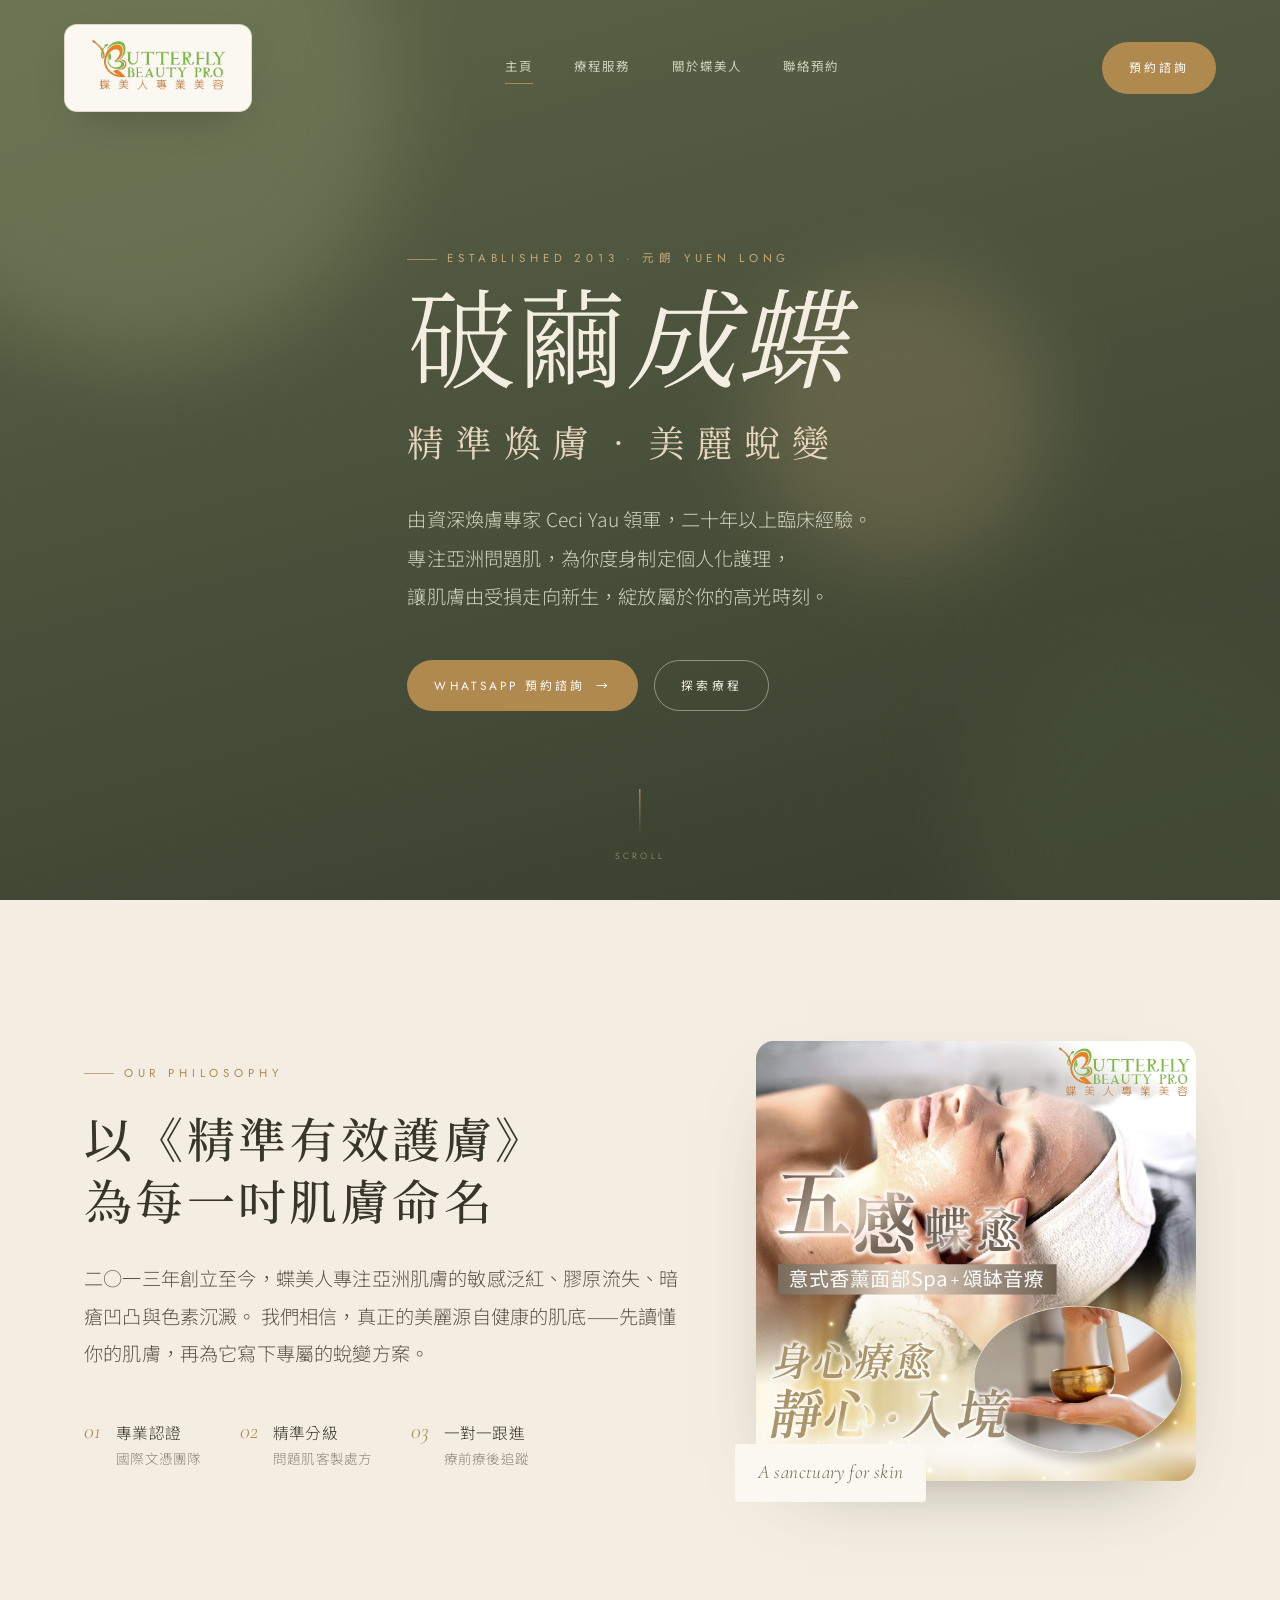
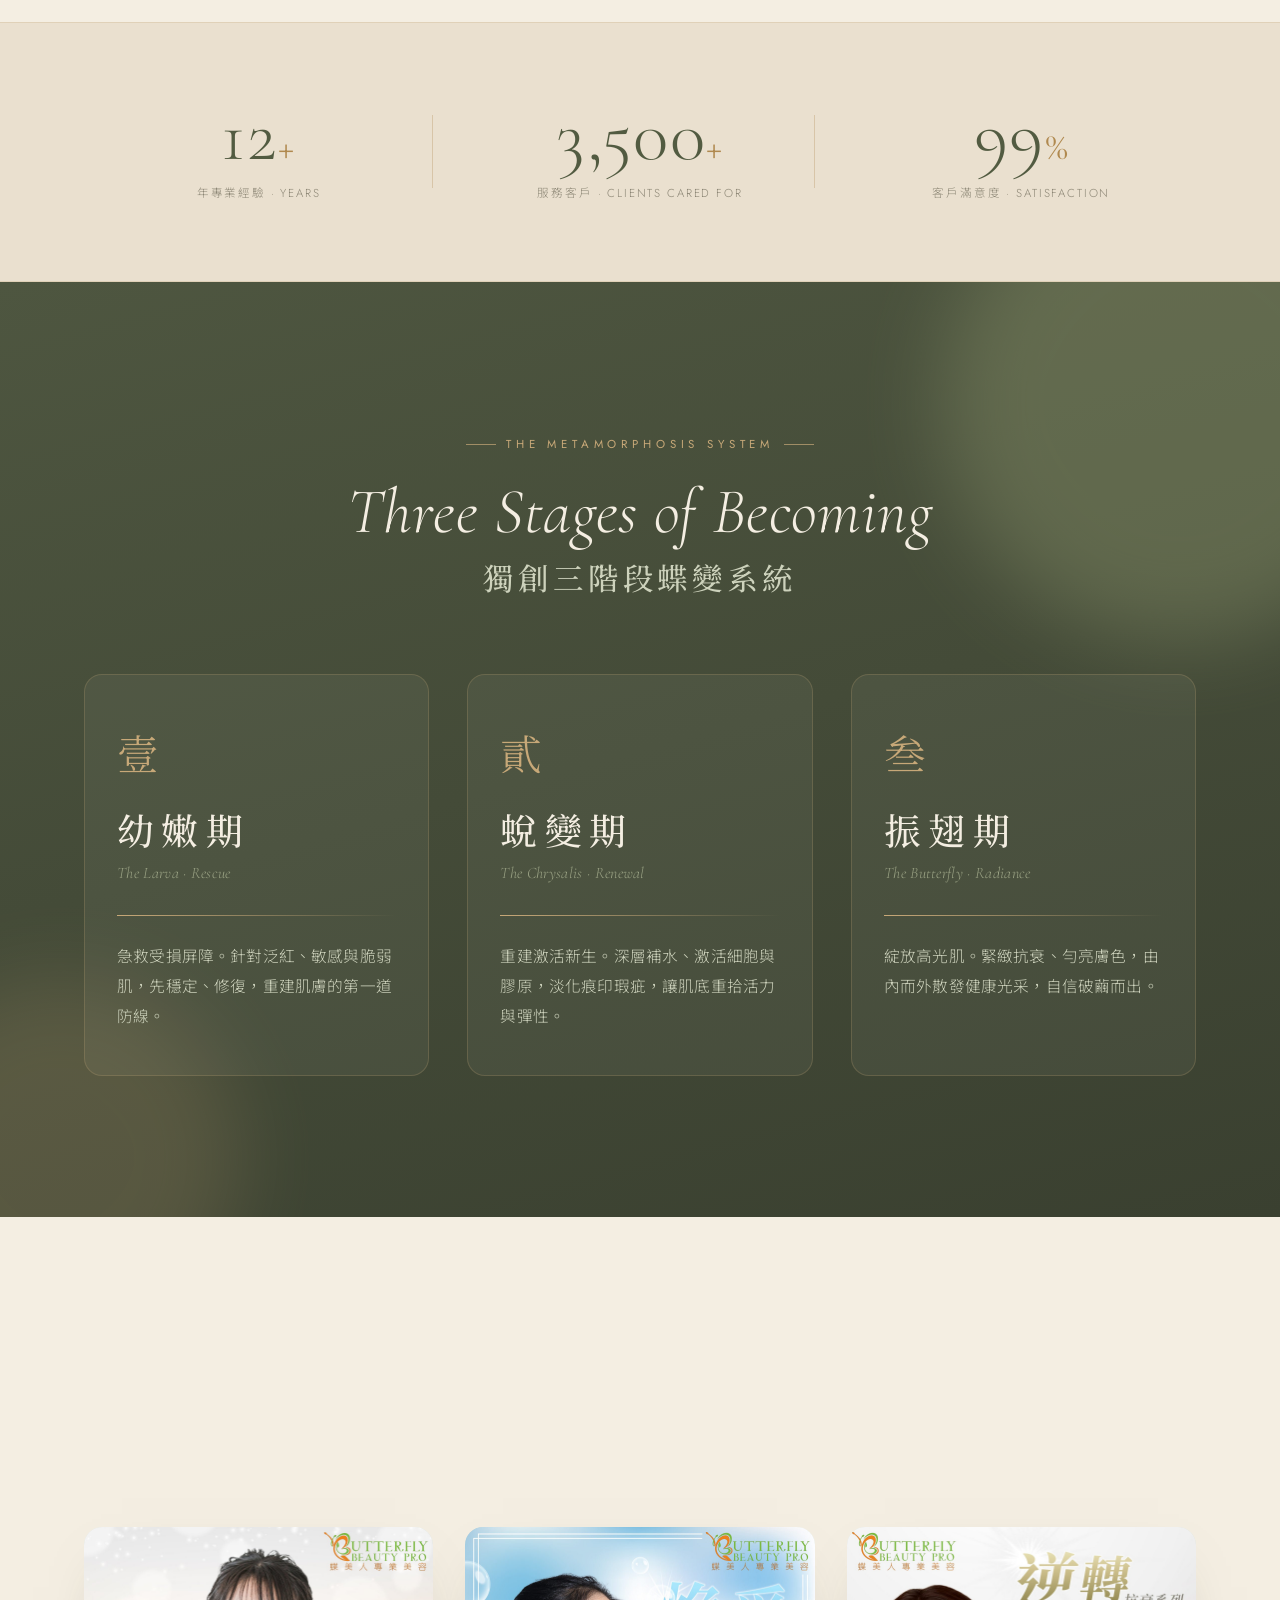
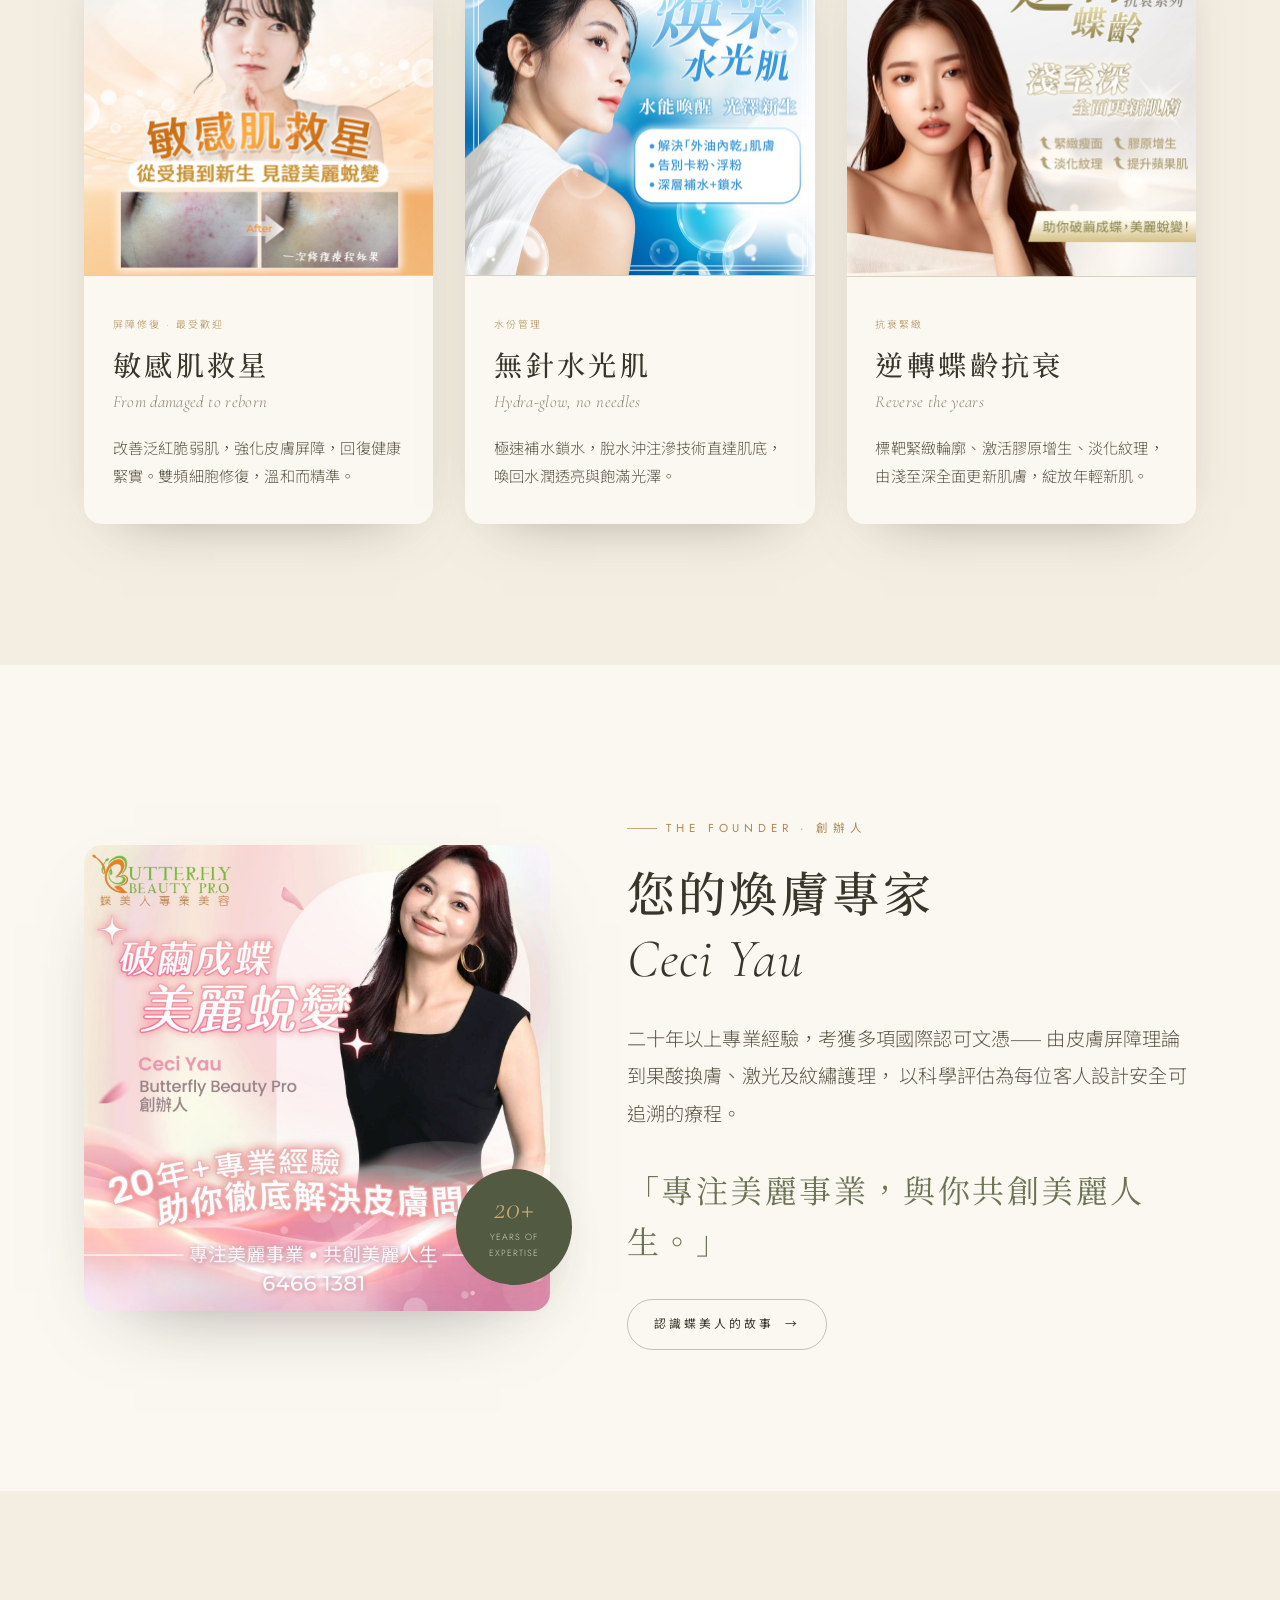
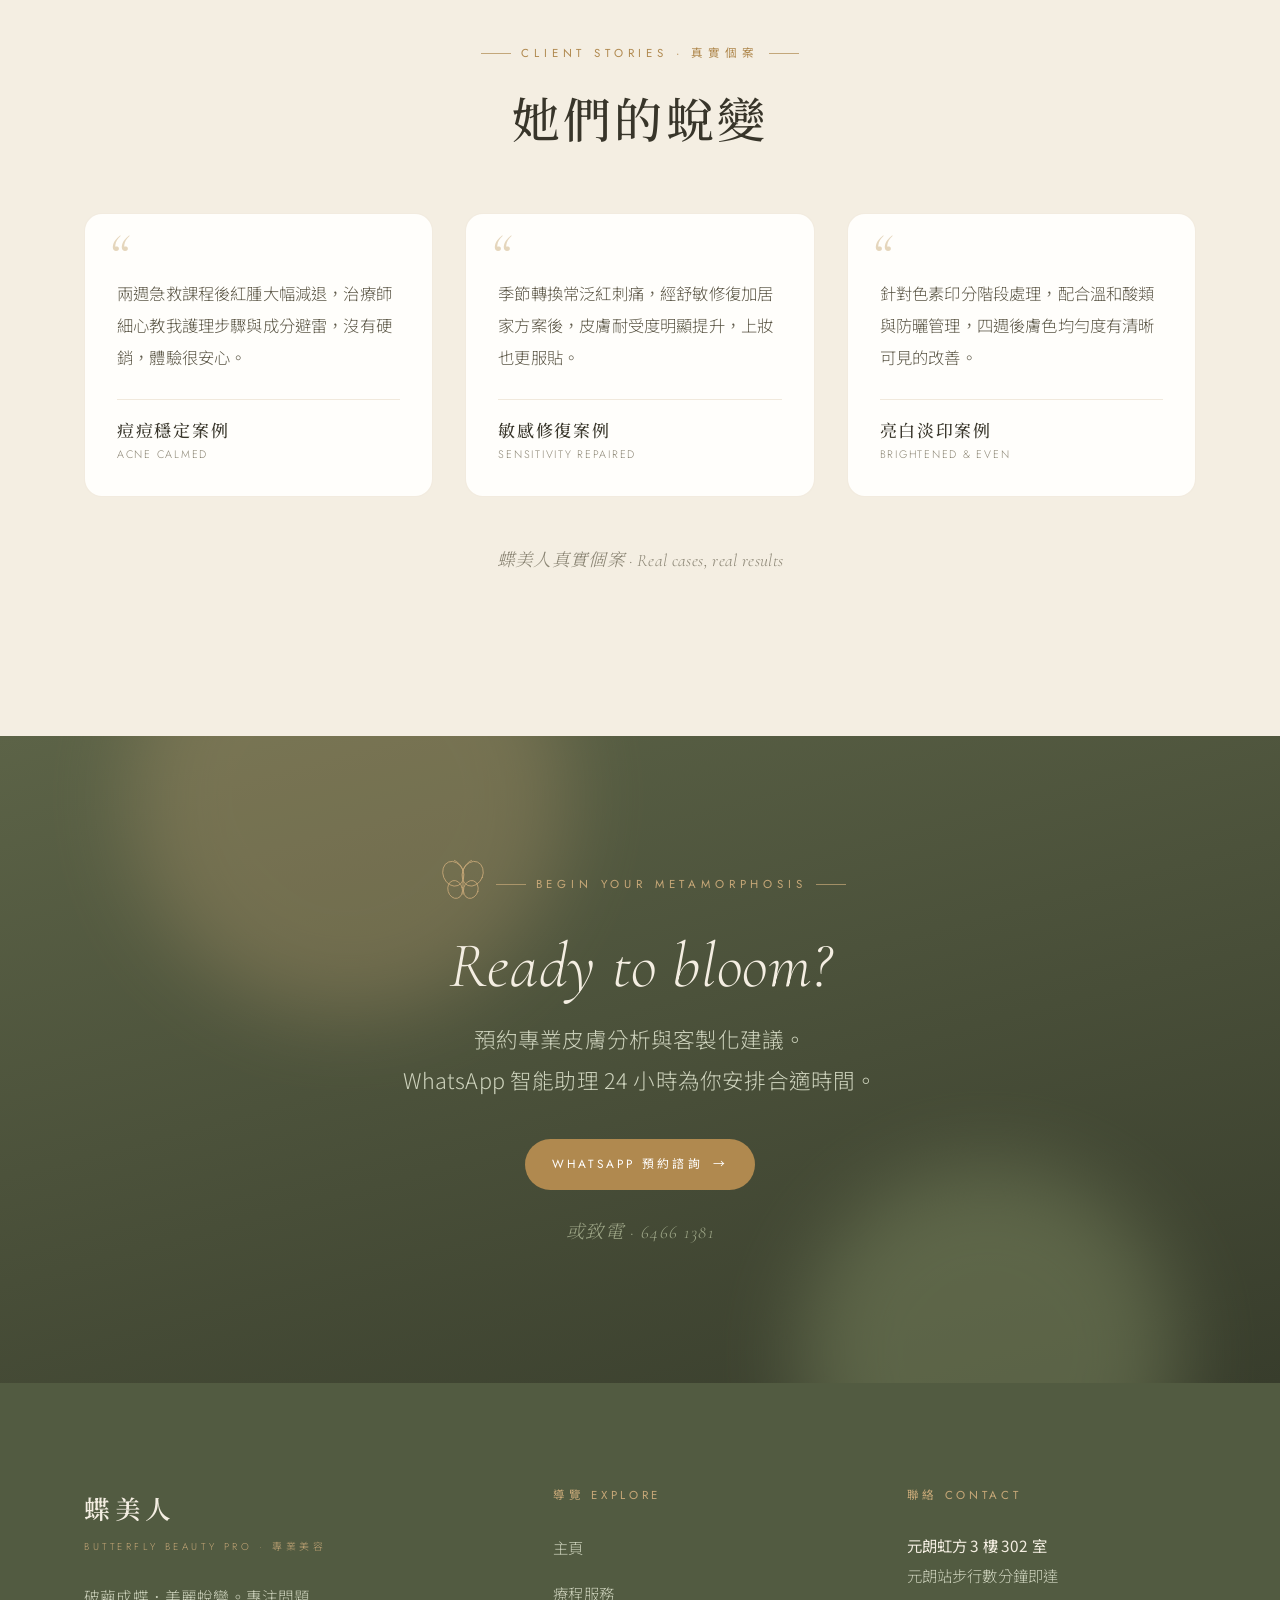
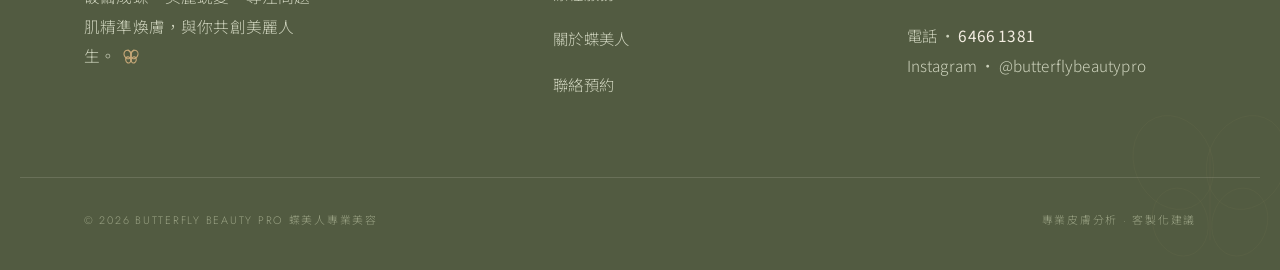
==== commit 6f0ffe8a: "Replace footer butterfly emoji with inline SVG mark The 🦋 (U+1F98B) emoji rendered as tofu/replaceme" ====
--- a/index.html
+++ b/index.html
@@ -5,6 +5,63 @@
 <meta name="viewport" content="width=device-width, initial-scale=1.0" />
 <title>蝶美人專業美容 Butterfly Beauty Pro — 破繭成蝶．美麗蛻變</title>
 <meta name="description" content="蝶美人專業美容（創立 2013），由 Ceci Yau 領軍，專注問題肌精準煥膚。獨創三階段蝶變系統，助你破繭成蝶，綻放高光肌。元朗門店．查詢預約 6466 1381。" />
+<meta name="author" content="Butterfly Beauty Pro 蝶美人專業美容" />
+<link rel="canonical" href="https://acgitprojects.github.io/butterflybeautypro/" />
+<meta name="robots" content="index, follow, max-image-preview:large" />
+
+<!-- Favicon / icons -->
+<link rel="icon" href="favicon.ico" sizes="any" />
+<link rel="icon" type="image/png" sizes="32x32" href="assets/favicon-32x32.png" />
+<link rel="icon" type="image/png" sizes="16x16" href="assets/favicon-16x16.png" />
+<link rel="icon" type="image/png" sizes="96x96" href="assets/favicon-96x96.png" />
+<link rel="apple-touch-icon" sizes="180x180" href="assets/apple-touch-icon.png" />
+<link rel="manifest" href="site.webmanifest" />
+<meta name="theme-color" content="#525B41" />
+
+<!-- Open Graph / social -->
+<meta property="og:type" content="website" />
+<meta property="og:site_name" content="Butterfly Beauty Pro 蝶美人專業美容" />
+<meta property="og:locale" content="zh_HK" />
+<meta property="og:title" content="蝶美人專業美容 Butterfly Beauty Pro — 破繭成蝶．美麗蛻變" />
+<meta property="og:description" content="元朗專業美容（創立 2013），由 Ceci Yau 領軍，專注問題肌精準煥膚。獨創三階段蝶變系統，助你破繭成蝶。" />
+<meta property="og:url" content="https://acgitprojects.github.io/butterflybeautypro/" />
+<meta property="og:image" content="https://acgitprojects.github.io/butterflybeautypro/assets/og-image.jpg" />
+<meta property="og:image:width" content="1200" />
+<meta property="og:image:height" content="630" />
+<meta property="og:image:alt" content="Butterfly Beauty Pro 蝶美人專業美容" />
+<meta name="twitter:card" content="summary_large_image" />
+<meta name="twitter:title" content="蝶美人專業美容 Butterfly Beauty Pro — 破繭成蝶．美麗蛻變" />
+<meta name="twitter:description" content="元朗專業美容，專注問題肌精準煥膚。獨創三階段蝶變系統，助你破繭成蝶。" />
+<meta name="twitter:image" content="https://acgitprojects.github.io/butterflybeautypro/assets/og-image.jpg" />
+
+<!-- Structured data -->
+<script type="application/ld+json">
+{
+  "@context": "https://schema.org",
+  "@type": "BeautySalon",
+  "@id": "https://acgitprojects.github.io/butterflybeautypro/#business",
+  "name": "蝶美人專業美容 Butterfly Beauty Pro",
+  "alternateName": "Butterfly Beauty Pro",
+  "description": "元朗專業美容，創立於 2013 年，由 Ceci Yau 領軍，專注亞洲問題肌精準煥膚。獨創三階段蝶變系統。",
+  "url": "https://acgitprojects.github.io/butterflybeautypro/",
+  "image": "https://acgitprojects.github.io/butterflybeautypro/assets/og-image.jpg",
+  "logo": "https://acgitprojects.github.io/butterflybeautypro/assets/logo.png",
+  "telephone": "+852-6466-1381",
+  "priceRange": "$$",
+  "currenciesAccepted": "HKD",
+  "foundingDate": "2013",
+  "founder": { "@type": "Person", "name": "Ceci Yau" },
+  "address": {
+    "@type": "PostalAddress",
+    "streetAddress": "虹方 3 樓 302 室",
+    "addressLocality": "元朗 Yuen Long",
+    "addressRegion": "新界 New Territories",
+    "addressCountry": "HK"
+  },
+  "areaServed": "Yuen Long, Hong Kong",
+  "sameAs": ["https://www.instagram.com/butterflybeautypro/"]
+}
+</script>
 <link rel="preconnect" href="https://fonts.googleapis.com" />
 <link rel="preconnect" href="https://fonts.gstatic.com" crossorigin />
 <link href="https://fonts.googleapis.com/css2?family=Cormorant+Garamond:ital,wght@0,300;0,400;0,500;0,600;1,400;1,500&family=Jost:wght@400;500&family=Noto+Sans+TC:wght@300;400;500&family=Noto+Serif+TC:wght@300;400;500;600;700&display=swap" rel="stylesheet" />
@@ -281,7 +338,7 @@
   <div class="wrap footer-grid">
     <div>
       <div class="f-logo"><div class="tc">蝶美人</div><div class="en">Butterfly Beauty Pro · 專業美容</div></div>
-      <p class="f-tag">破繭成蝶．美麗蛻變。專注問題肌精準煥膚，與你共創美麗人生。🦋</p>
+      <p class="f-tag">破繭成蝶．美麗蛻變。專注問題肌精準煥膚，與你共創美麗人生。<svg class="bfly" width="20" height="20" viewBox="0 0 48 48" fill="none" stroke="currentColor" stroke-width="1.1" stroke-linecap="round" aria-hidden="true" style="vertical-align:-0.28em;margin-left:0.3em;color:var(--gold-soft);"><ellipse cx="16" cy="18" rx="8.5" ry="10.5" transform="rotate(-22 16 18)"/><ellipse cx="32" cy="18" rx="8.5" ry="10.5" transform="rotate(22 32 18)"/><ellipse cx="17.5" cy="31" rx="6" ry="7.5" transform="rotate(-15 17.5 31)"/><ellipse cx="30.5" cy="31" rx="6" ry="7.5" transform="rotate(15 30.5 31)"/><line x1="24" y1="15" x2="24" y2="35"/><path d="M24 15 C 22 10, 19 8, 17 7"/><path d="M24 15 C 26 10, 29 8, 31 7"/></svg></p>
     </div>
     <div>
       <h4>導覽 Explore</h4>
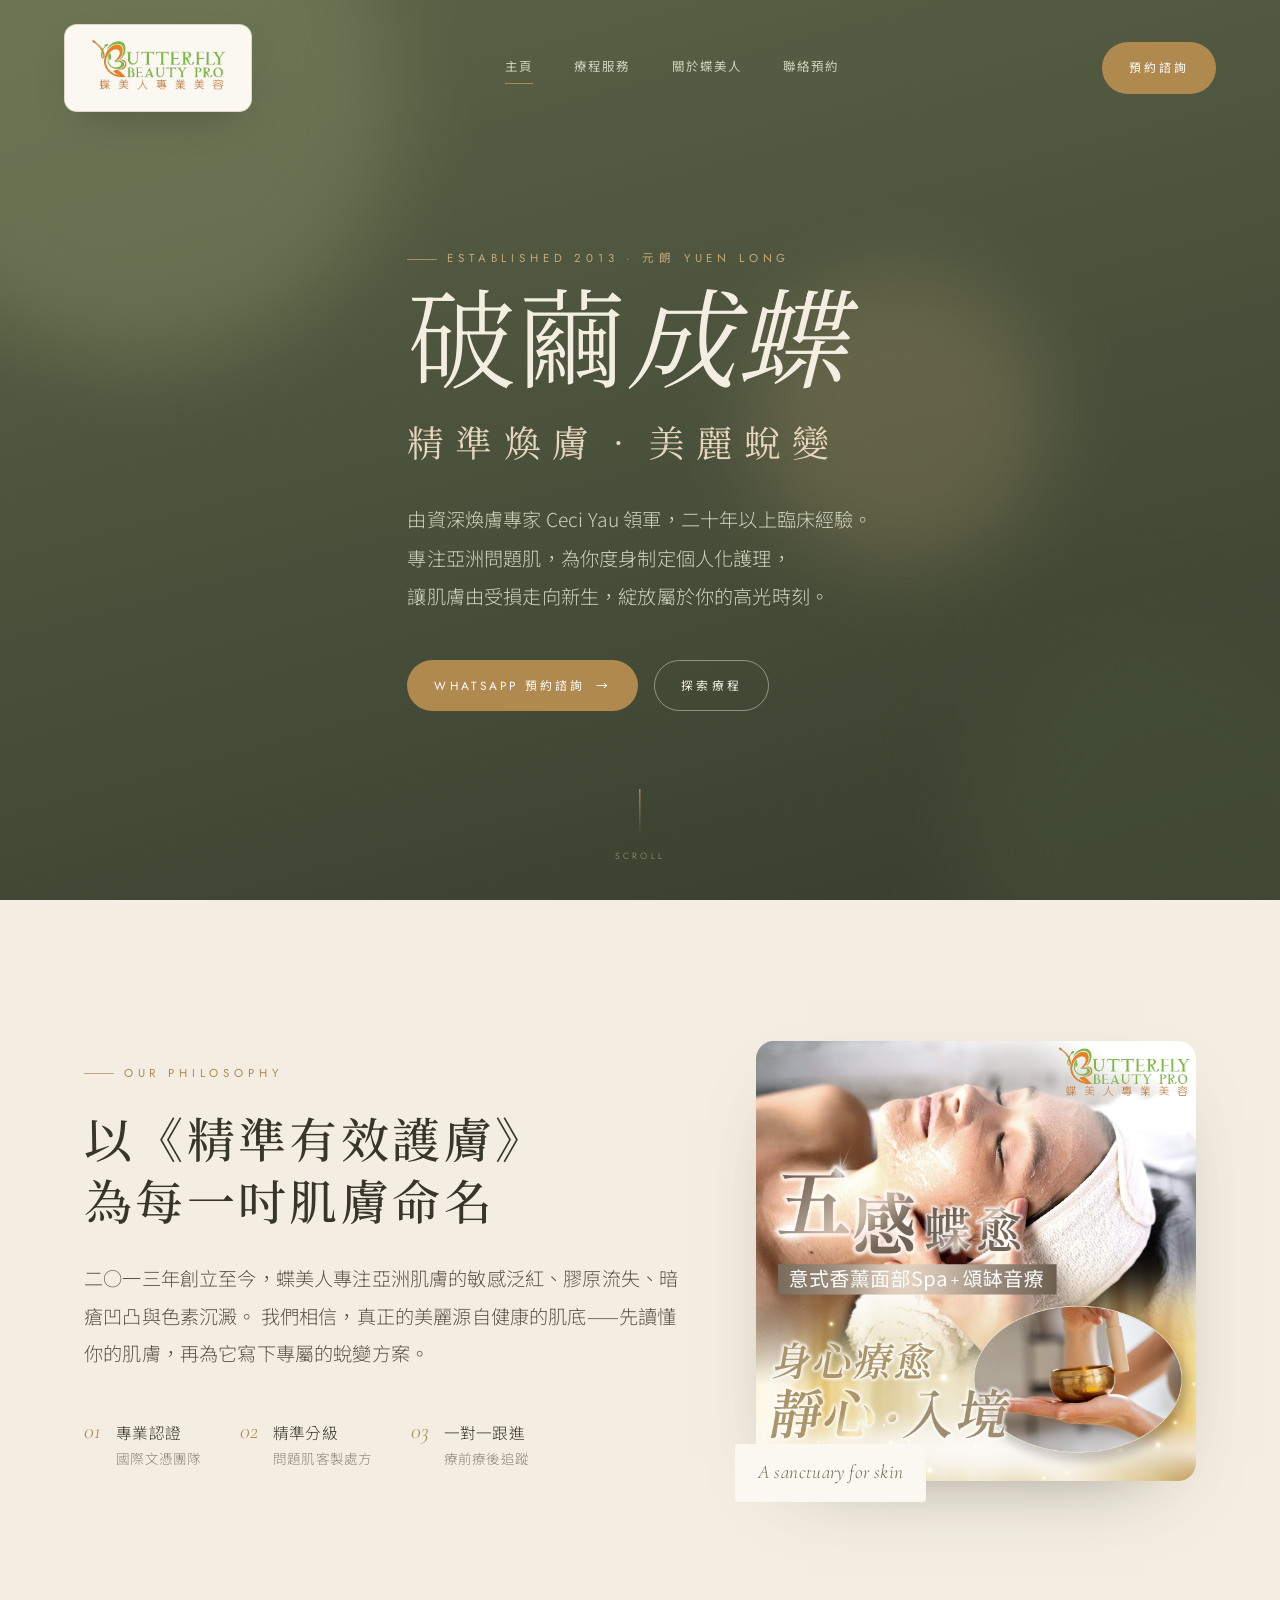
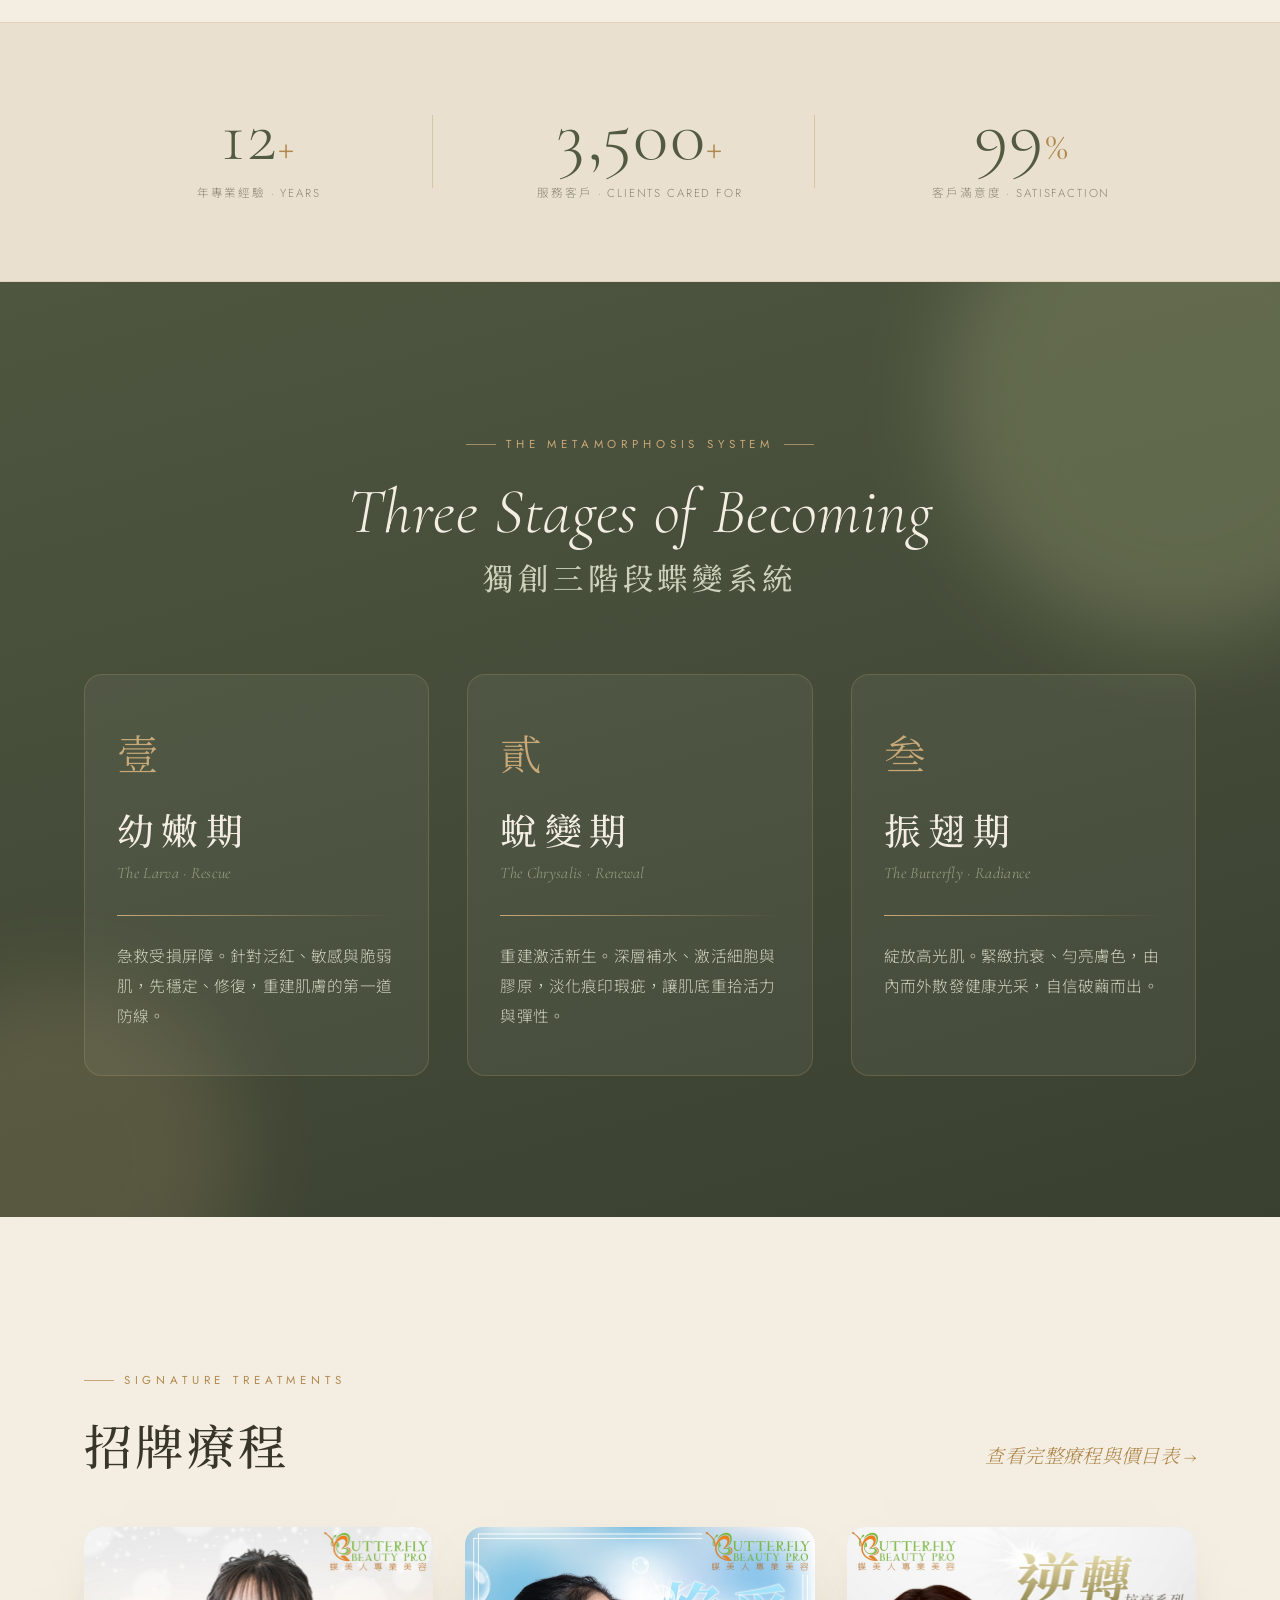
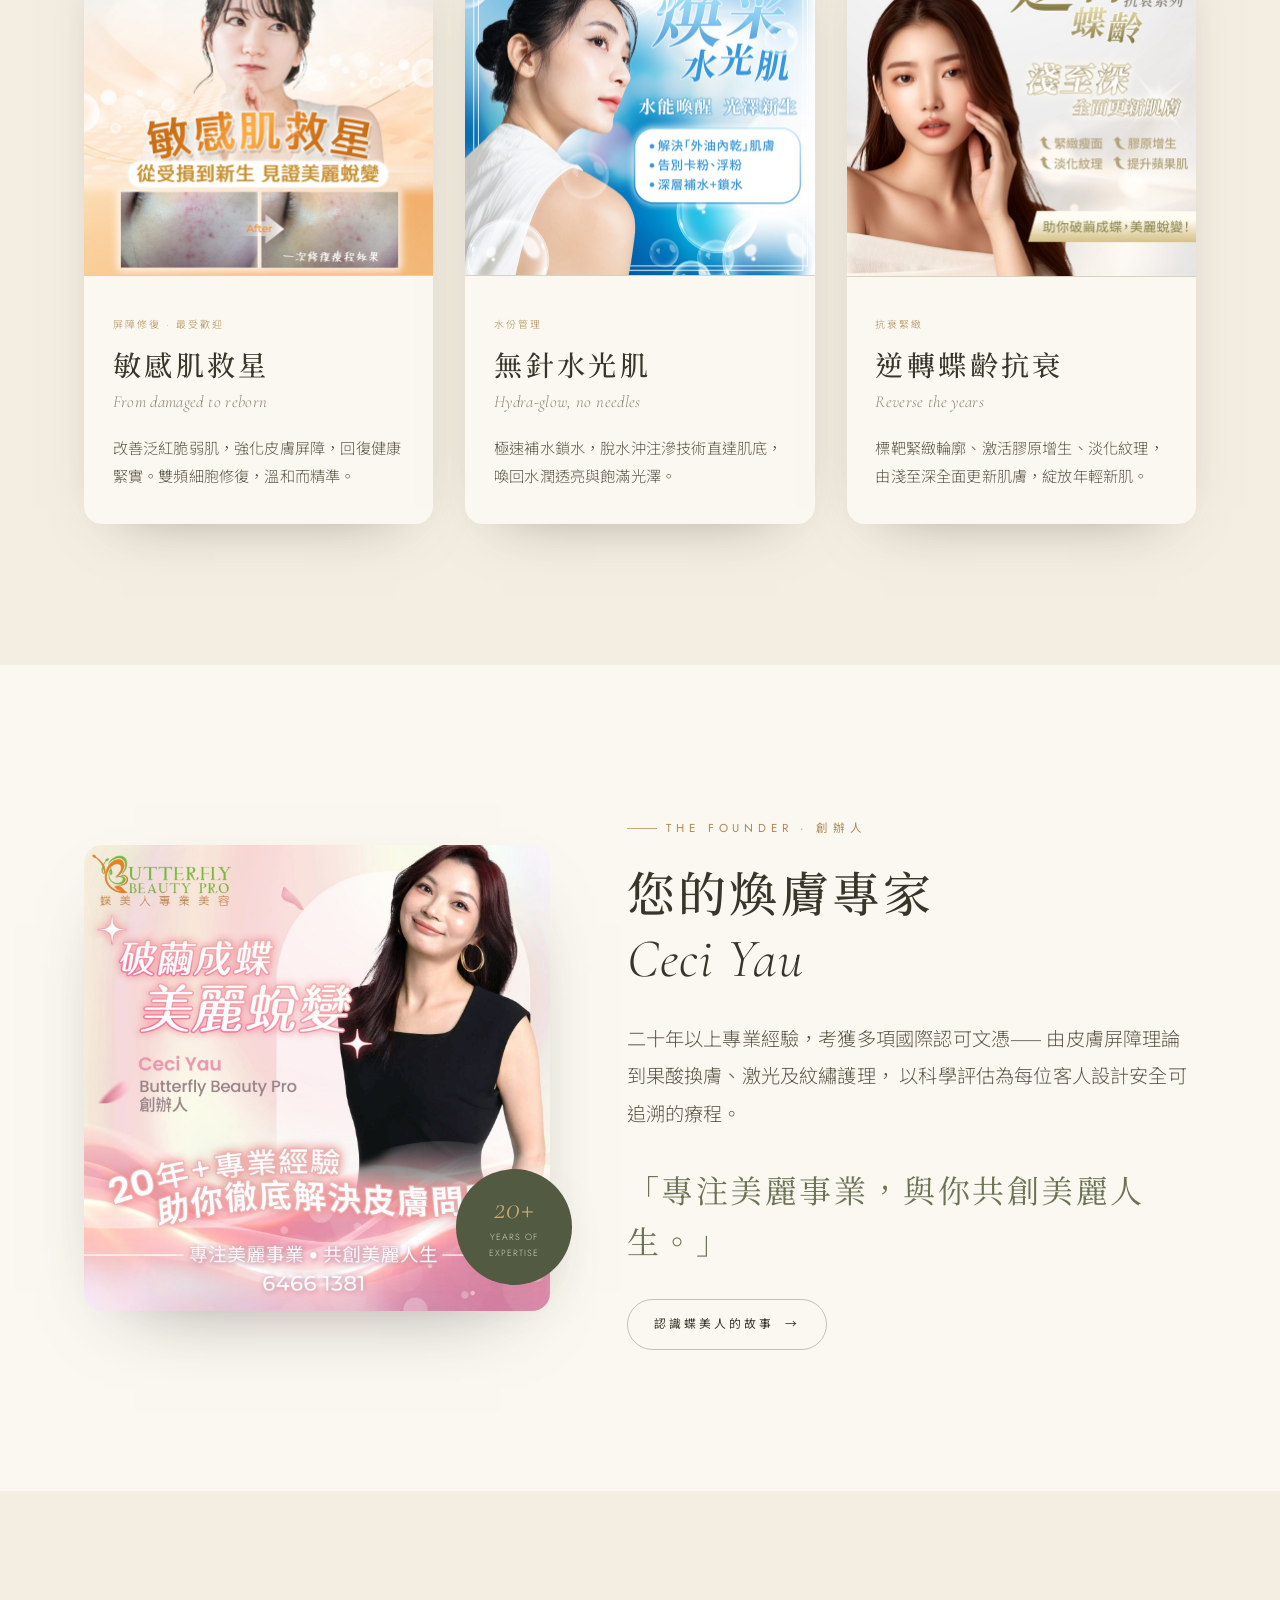
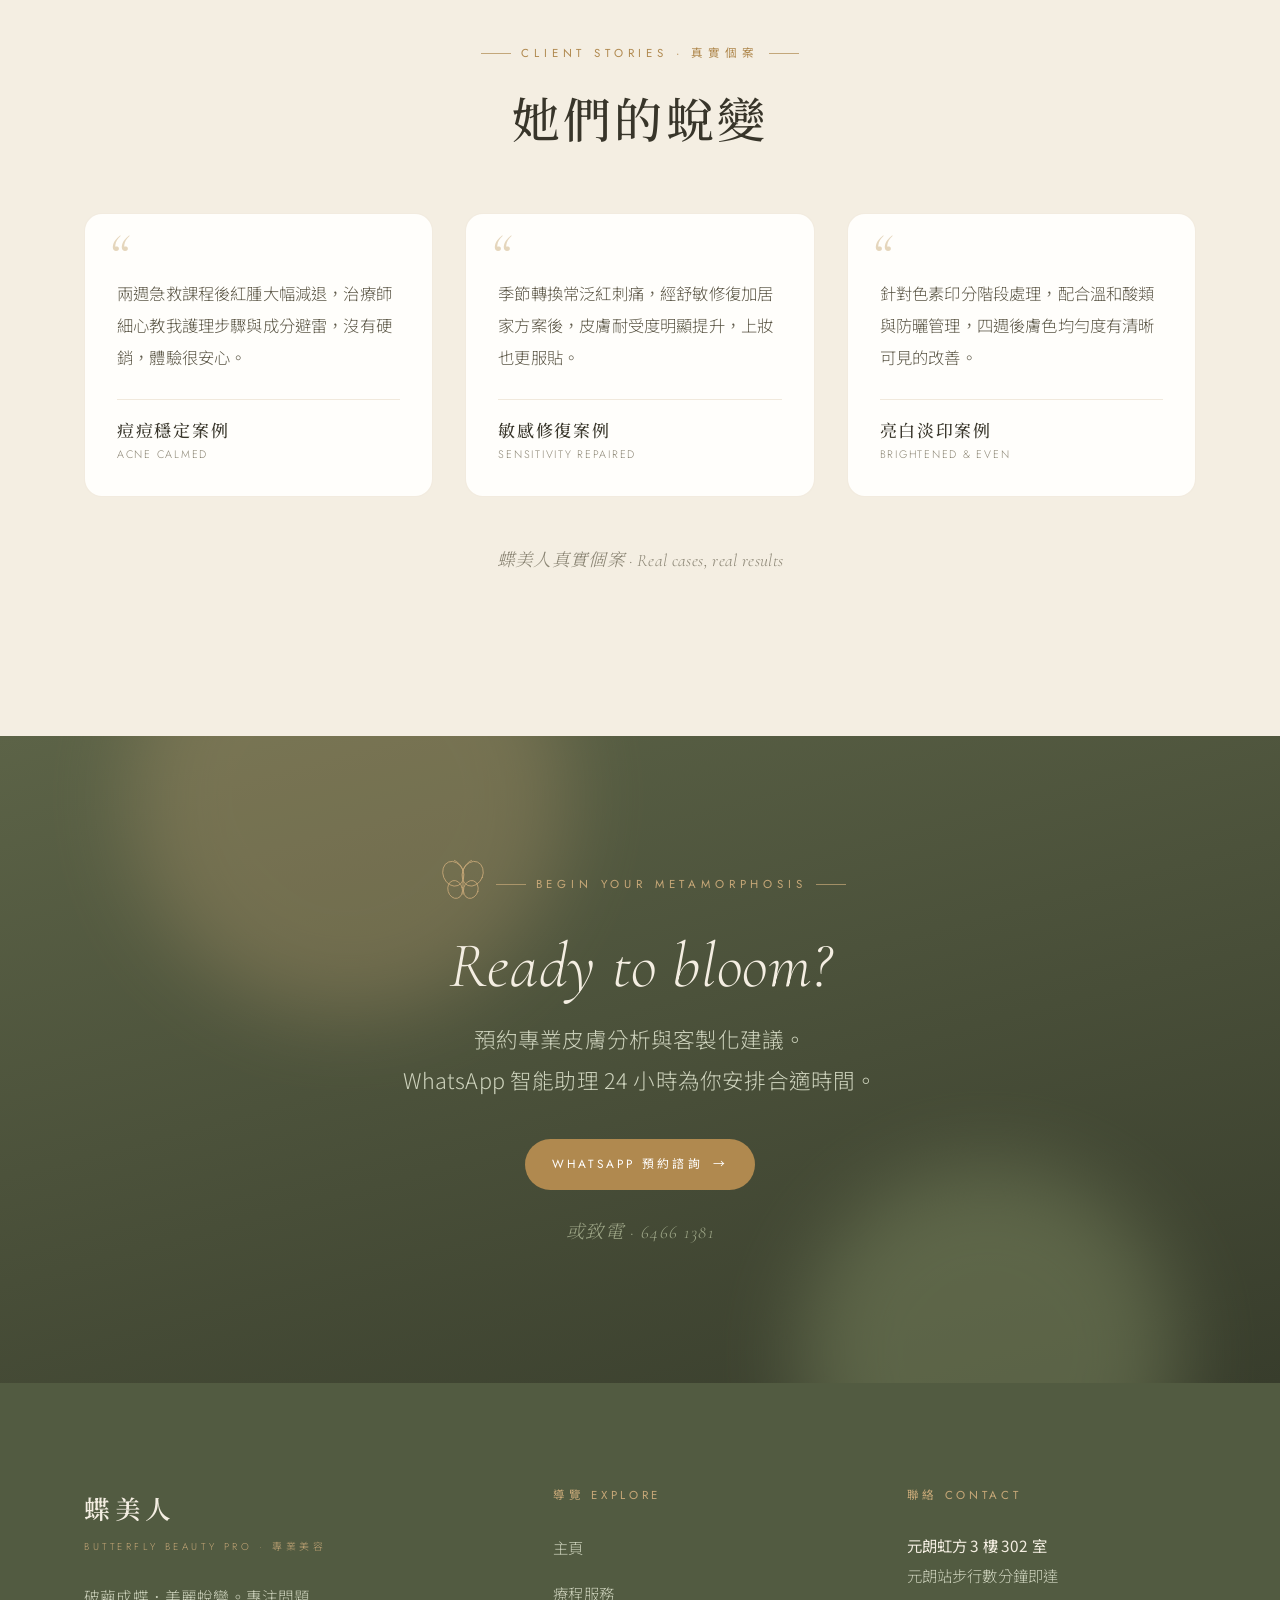
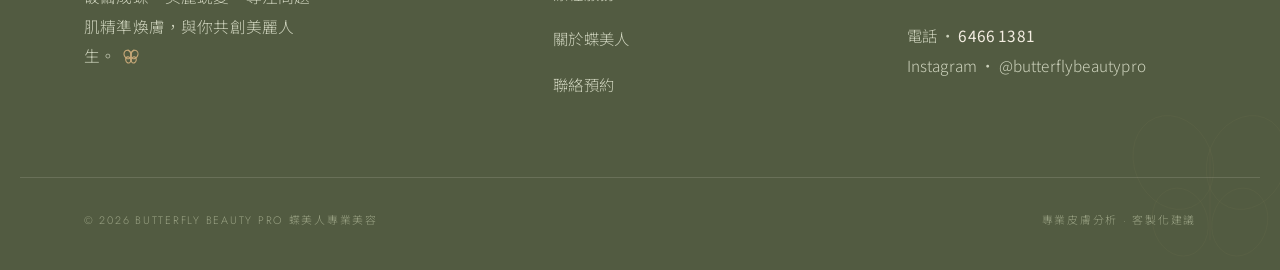
==== commit 7bb39af9: "Cache-bust site.js to force the emoji-encoding fix to load Version the script URL (site.js?v=2) so b" ====
--- a/index.html
+++ b/index.html
@@ -467,6 +467,6 @@
   .svc-head { flex-direction: column; align-items: flex-start; }
 }
 </style>
-<script src="assets/site.js"></script>
+<script src="assets/site.js?v=2"></script>
 </body>
 </html>
